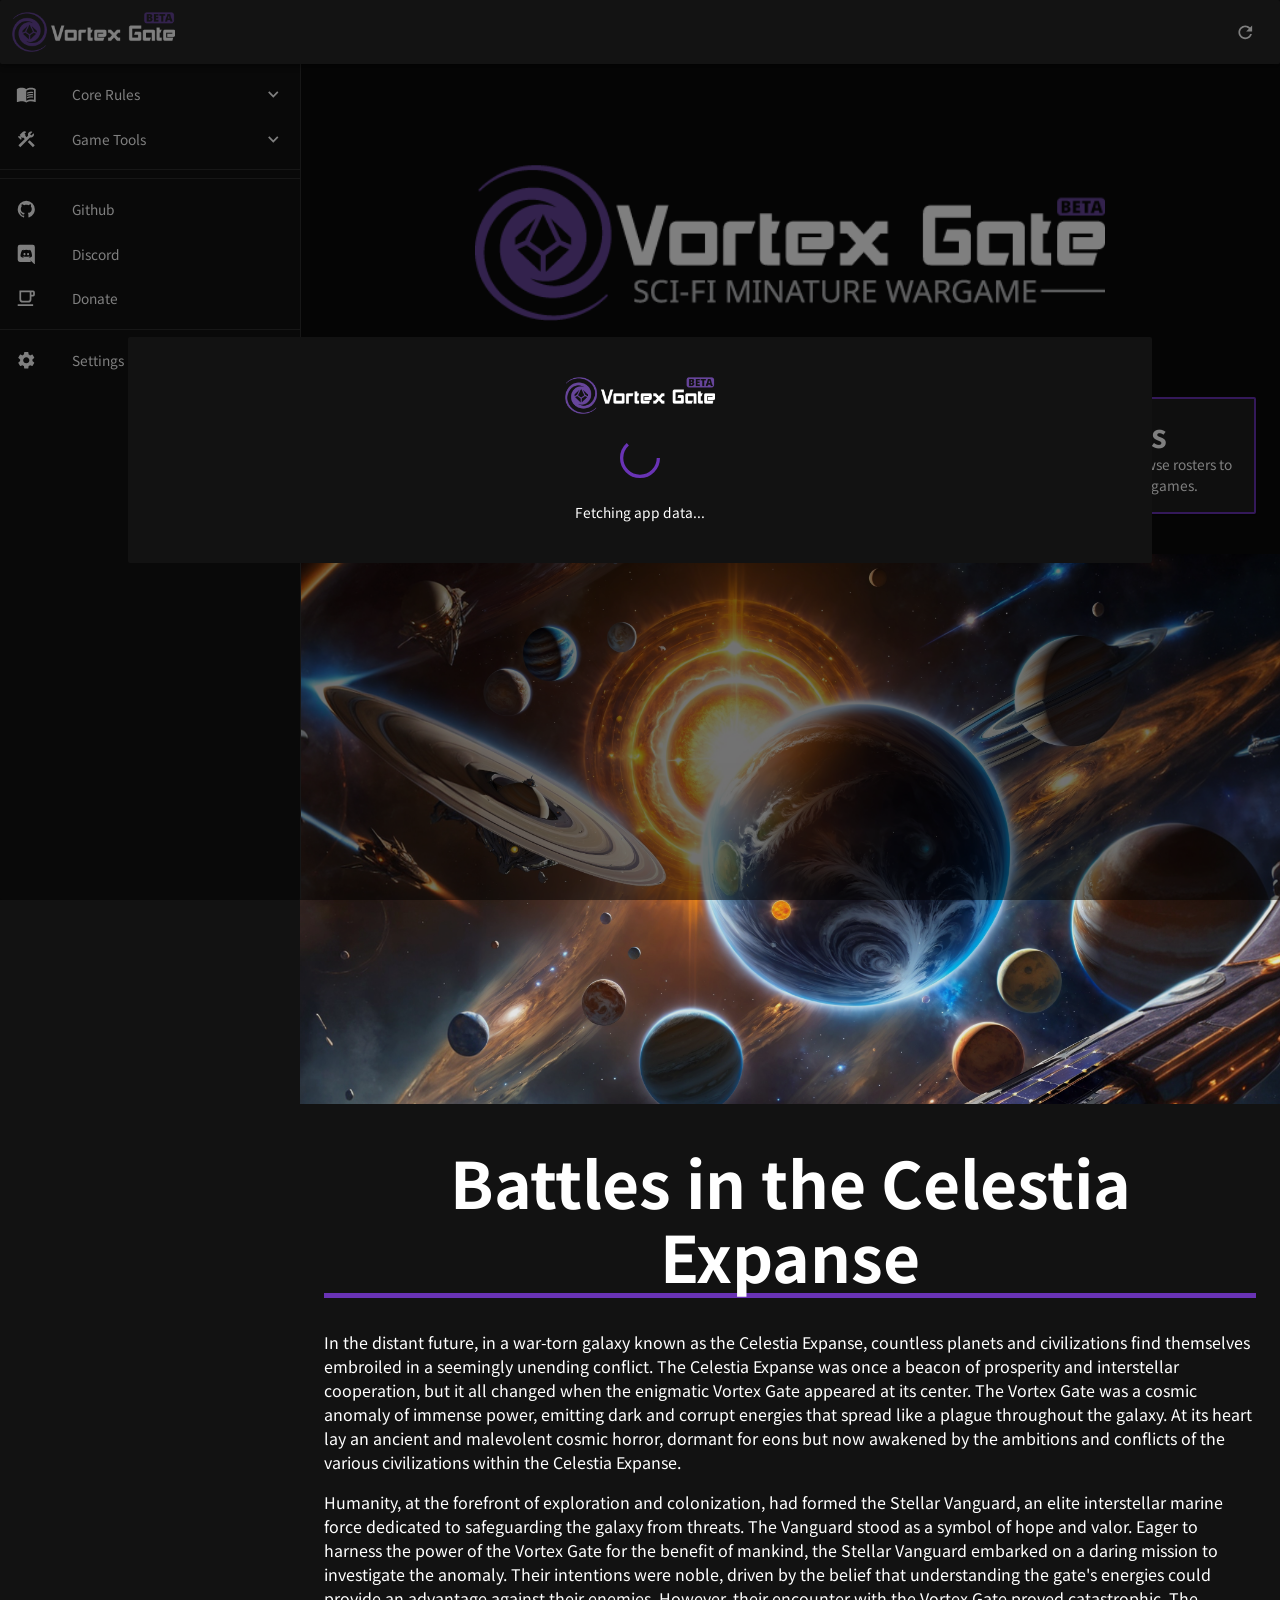
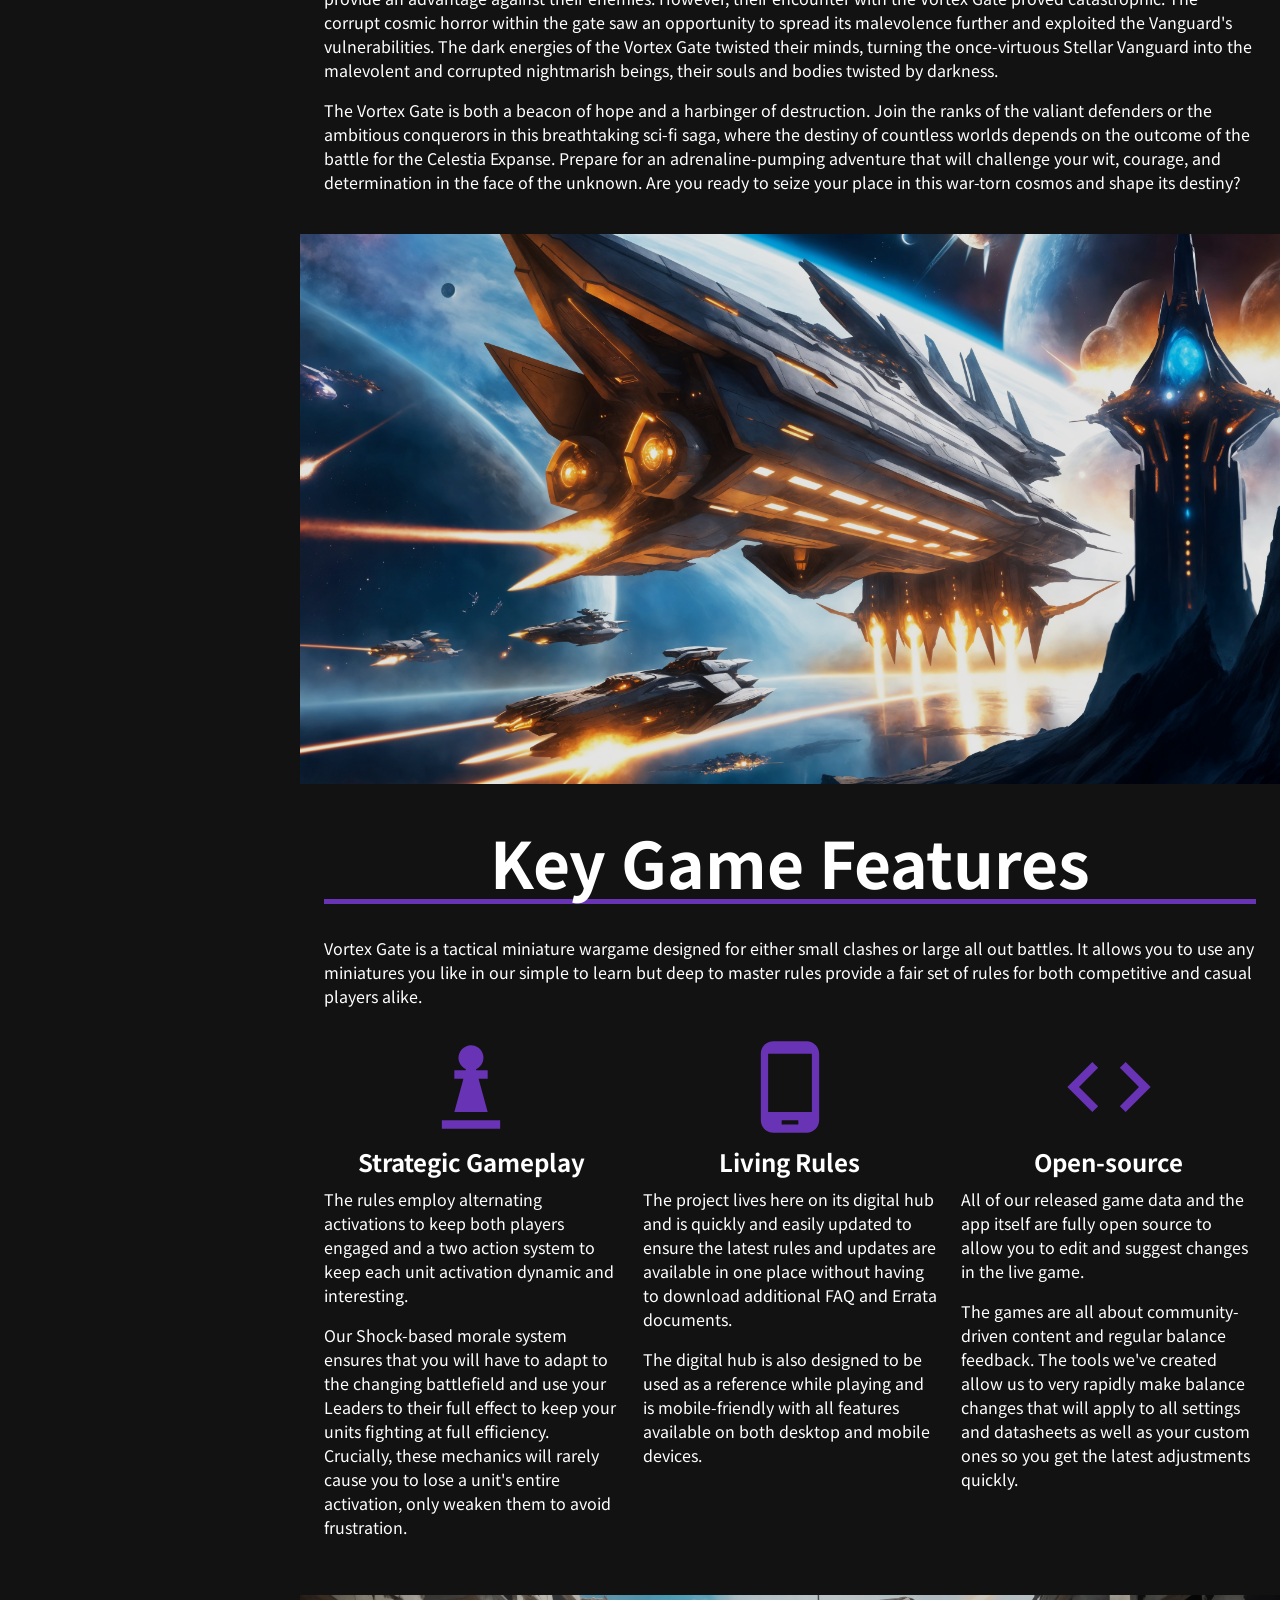
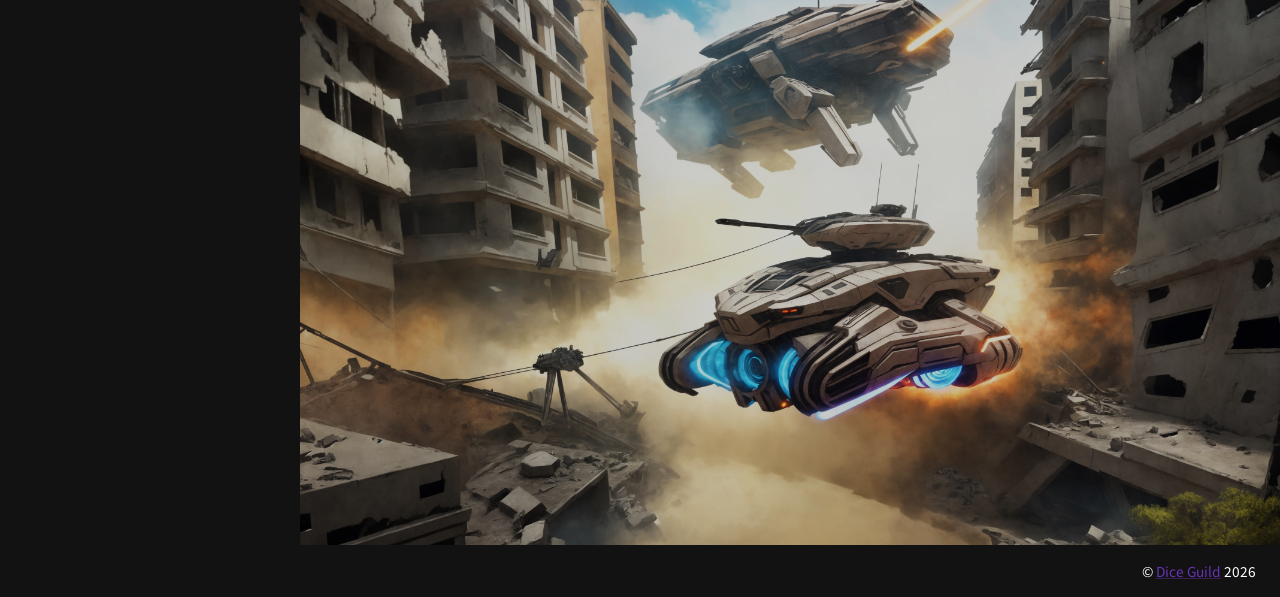
==== index.html @ fbd0c6e9 "Deploying to gh-pages from @ dice-guild/vortex-gate@76af9346cc367c5da2d18973483ecf43cf230531 🚀" ====
<!doctype html><html lang="en"><head><meta charset="utf-8"/><link rel="icon" href="/favicon.ico"/><meta name="viewport" content="width=device-width,initial-scale=1"/><meta name="theme-color" content="#000000"/><meta name="description" content="Vortex Gate - Sci-fi Miniature Wargame"/><link rel="apple-touch-icon" href="/logo192.png"/><link rel="stylesheet" href="https://fonts.googleapis.com/css?family=Roboto:300,400,500,700&display=swap"/><link rel="preconnect" href="https://fonts.googleapis.com"><link rel="preconnect" href="https://fonts.gstatic.com" crossorigin><link href="https://fonts.googleapis.com/css2?family=Noto+Sans+JP:wght@100;300;400;500;700;900&display=swap" rel="stylesheet"><link rel="manifest" href="/manifest.json"/><title>Vortex Gate</title><script defer="defer" src="/static/js/main.7190bcf1.js"></script><link href="/static/css/main.bc47369f.css" rel="stylesheet"></head><body><noscript>You need to enable JavaScript to run this app.</noscript><div id="root"></div></body></html>
---- static/css/main.bc47369f.css ----
@import url(https://fonts.googleapis.com/css2?family=Noto+Sans+JP:wght@100;300;400;500;700;900&display=swap);#root{height:100%}.core{align-items:center;display:flex;justify-content:center;min-height:100vh;width:100%}.background-image{background-attachment:fixed;background-color:#1d3557;background-position:50%;background-repeat:no-repeat;background-size:cover;min-height:100vh}@media (max-width:512px){.background-image{background:none!important}}.root-container{padding:25px 0!important}.core-container{background:#fff;border-radius:2px;box-shadow:0 4px 8px 0 rgba(0,0,0,.6);padding:10px 30px!important}@media (max-width:768px){.core-container{padding:10px 30px!important}}@media (max-width:512px){.core-container{border-radius:0;padding:10px 20px!important}.root-container{padding:0!important}}.core-container h1{font-size:48pt;font-weight:700;padding:1rem;text-align:center}.hr-green{border:0;border-bottom:2px solid #487642;padding-bottom:.25rem}.super-title{display:block;font-size:24pt;font-weight:700;white-space:normal}@media (max-width:512px){.super-title{display:block;font-size:20pt;font-weight:700}}.super-icon{display:block;padding:15px}@media (max-width:512px){.super-icon{display:block;padding:5px}}.super-subtext{display:block;white-space:normal}.buttoons Button{margin:0 5px}.super-button:hover{opacity:.8;transition:opacity .3s}.footer-items a{margin-right:5px};.optionUl{-webkit-margin-before:0;margin:0;margin-block-start:0;margin-top:0!important}.optionSubUl,.optionUl{-webkit-padding-start:20px;padding-inline-start:20px}.optionSubUl,.optionUl{margin-top:0!important}.optionSub{display:inline-block;padding-right:1em}.ul-indent{-webkit-padding-start:20px;margin-left:0;padding-inline-start:20px}.optionSub:before{content:"\ffed";margin-right:.3em}.rule-text{display:inline}.rule-text p{margin-bottom:0;margin-top:0}.rule-text ul{-webkit-padding-start:30px;margin-bottom:5px;margin-top:5px;padding-inline-start:30px}.unit-card{-webkit-print-color-adjust:exact;-webkit-column-break-inside:avoid;border:2px solid rgba(0,0,0,.1);border-radius:2px;break-inside:avoid;page-break-inside:avoid;transition:.3s}.unit-card-title{background-clip:padding-box!important;padding:10px}.unit-card-title h1,.unit-card-title h2,.unit-card-title h3,.unit-card-title h4,.unit-card-title h5,.unit-card-title h6,.unit-card-title h7{margin:0!important}.unit-card-body{padding:10px}.unit-card-body p:last-child{margin-bottom:0}.unit-points{font-size:80%;font-weight:400}.close-button{line-height:12px;position:absolute;right:20px;top:5px}.faction-card{border:2px solid rgba(0,0,0,.1);border-radius:2px;margin-bottom:15px;transition:.3s}.faction-card:hover{box-shadow:0 4px 8px 0 rgba(0,0,0,.2)}.faction-card-body{padding:1em}.faction-image{background-position:50%;background-size:cover;border:1px solid rgba(0,0,0,.1);height:150px}.rules-image{border-radius:2px}.dropdown-menu{border-radius:0!important}.dropdown-item{padding:.5rem 1.5rem!important}.dropdown-item,.dropdown-menu{background-color:var(--colors-background);color:var(--colors-text)}.dropdown-item:focus,.dropdown-item:hover{background-color:#2f3c48;color:var(--colors-text-alt)}.page-link{background-color:var(--colors-background);color:var(--colors-text)}.modal-footer,.modal-header,.page-link{border-color:var(--colors-hr)}.btn-outline-primary{color:var(--colors-text)!important}.btn-outline-primary:hover{color:var(--colors-text-alt)!important}.tour{background-color:var(--colors-background)!important;border:2px solid #396e9e;color:var(--colors-text)!important}.sticky{margin-bottom:5px;position:-webkit-sticky;position:sticky;top:56px;z-index:1}.modal-content{background-color:var(--colors-background)}.close,.modal-content{color:var(--colors-text)}.footer{height:40px}.btn-tall{border-radius:2px;height:60px}.row-padded{padding:5px}.col-padded:not(:last-child){padding-right:0}@media (max-width:768px){.col-padded{padding-bottom:5px}.col-padded,.col-padded:not(:last-child){padding-right:15px}}.grid-button{margin:0 5px 5px 0}.card{border:1px solid rgba(0,0,0,.1);border-radius:2px;margin-bottom:15px;transition:.3s}.card,.card-body{padding:16px}.card-border{border:1px solid rgba(0,0,0,.1);border-radius:2px;margin-bottom:15px;transition:.3s}.card p:last-child,.card ul:last-child{margin-bottom:0}.card ul{-webkit-padding-start:20px;margin-left:0;padding-inline-start:20px}.modal-title{line-height:1;margin-bottom:0}.modal-body,.modal-header{padding:.5rem}.modal-footer{padding:0 .25rem}.modal-size{max-width:none!important;width:90%}@media (max-width:512px){.modal-size{max-width:none!important;width:auto}}.subfaction-select{flex:1 1;margin-bottom:1em}.btn:not(:disabled):not(.disabled){z-index:0}.blur{-webkit-filter:blur(8px);filter:blur(8px)}.nav-tabs,.nav-tabs .nav-link{background-color:transparent!important;border:0;border-bottom:2px solid transparent!important;color:var(--colors-text)!important}.nav-tabs .nav-link:focus,.nav-tabs .nav-link:hover{border:0;border-bottom:2px solid #636e7b66!important}.nav-tabs .nav-item{border:0;border-bottom:2px solid transparent!important}.nav-tabs .nav-link.active{border:0;border-bottom:2px solid #396e9e!important}.nav.nav-tabs{background-color:transparent!important;border-color:transparent!important;border:0;box-shadow:inset 0 -1px 0 var(--colors-hr);color:var(--colors-text)!important;flex-wrap:nowrap;overflow-x:auto;overflow-y:hidden;white-space:nowrap}.btn{border-radius:3px}strong b{font-weight:700}.table{color:var(--colors-text)}.table-responsive{border-radius:2px}.table-striped tbody tr:nth-of-type(odd){background-color:var(--colors-stripe);color:var(--colors-text)}#myBtn{bottom:20px;display:none;opacity:.8;position:fixed;right:30px;z-index:99}.clickable{cursor:pointer}.hr-blue{border:0;border-bottom:2px solid #396e9e}.logo{height:auto;max-width:750px;opacity:1;padding:60px;transition:opacity .25s ease-in-out;width:100%}.width-100{margin:auto;width:100%}.mission-map{margin-left:auto;margin-right:auto;width:80%}@media (max-width:768px){.mission-map{width:80%}}@media (max-width:512px){.mission-map{width:100%}}.three-columns{-webkit-column-width:280px;-webkit-columns:3;columns:280px 3}@media (max-width:768px){.three-columns{-webkit-columns:2;column-count:2}}@media (max-width:512px){.three-columns{-webkit-columns:1;column-count:1}}.no-break{-webkit-column-break-inside:avoid;break-inside:avoid-column;display:grid;page-break-inside:avoid}.two-columns{-webkit-column-width:280px;-webkit-columns:2;columns:280px 2}@media (max-width:768px){.two-columns{-webkit-columns:2;column-count:2}}@media (max-width:512px){.two-columns{-webkit-columns:1;column-count:1}}.text-clickable{cursor:pointer}.text-clickable:hover{text-decoration:underline}hr{margin-bottom:.5rem!important;margin-top:.5rem!important}.banner-text p{font-size:5pt;margin-bottom:0;margin-right:0}.carousel-caption{background:rgba(0,0,0,.7);bottom:0;left:0;width:100%}.main-carousel-item{height:400px}@media (max-width:512px){.main-carousel-item{height:250px}}.carousel-caption{border-radius:0 0 5px 5px;padding:5px}.carousel-item{background-color:#1d3557;background-position:50%;background-repeat:no-repeat;background-size:cover!important;border-radius:2px}.carousel-item img{display:none}input::-webkit-inner-spin-button,input::-webkit-outer-spin-button{-webkit-appearance:none;margin:0}input[type=number]{-moz-appearance:textfield}.alert{border:none;color:#fff}.alert-info{background-color:#3498db}.alert-warning{background-color:#f39c12}.alert-danger{background-color:#e74c3c}.alert-primary{background-color:#375a7f}.alert-secondary{background-color:#444}.alert-light{background-color:#adb5bd}.alert-success{background-color:#00bc8c}.no-page-break{-webkit-column-break-inside:avoid;break-inside:avoid;page-break-inside:avoid}.force-print{-webkit-print-color-adjust:exact!important;color-adjust:exact!important}.toc ol{-webkit-padding-start:25px;line-height:1;margin-top:0;padding-inline-start:25px}.hover-fade:hover{opacity:0;transition:opacity .5s ease-in-out}.pretty-header{color:#fff;margin:auto;opacity:1;padding:65px 0;transition:opacity .25s ease-in-out}.pretty-header-header{font-size:48pt}.pretty-header-text{font-size:6pt!important}@media (max-width:768px){.pretty-header{padding:65px 0}.pretty-header-header{font-size:32pt}}@media (max-width:512px){.pretty-header{padding:30px 0}.pretty-header-header{font-size:22pt}}.banner{height:550px}@media (max-width:768px){.banner{height:450px}}@media (max-width:512px){.banner{height:350px}}
/*# sourceMappingURL=main.bc47369f.css.map*/
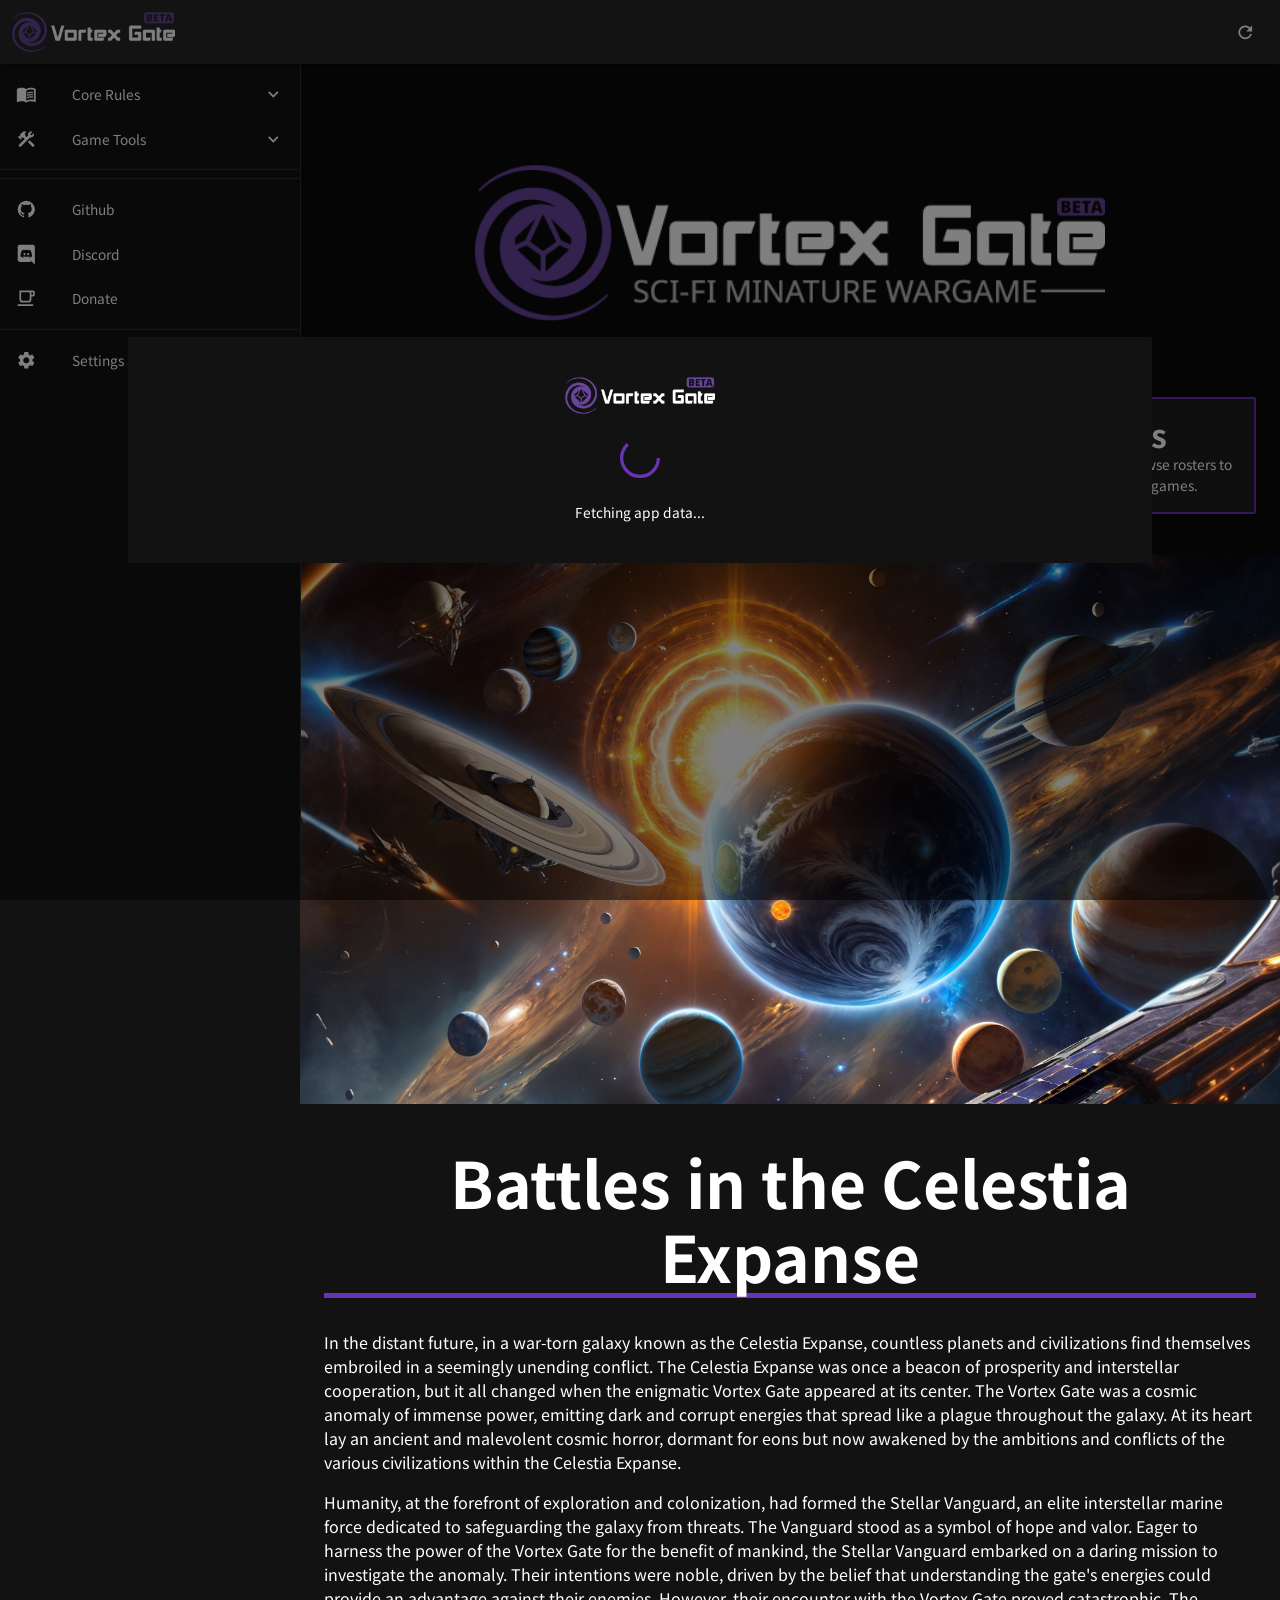
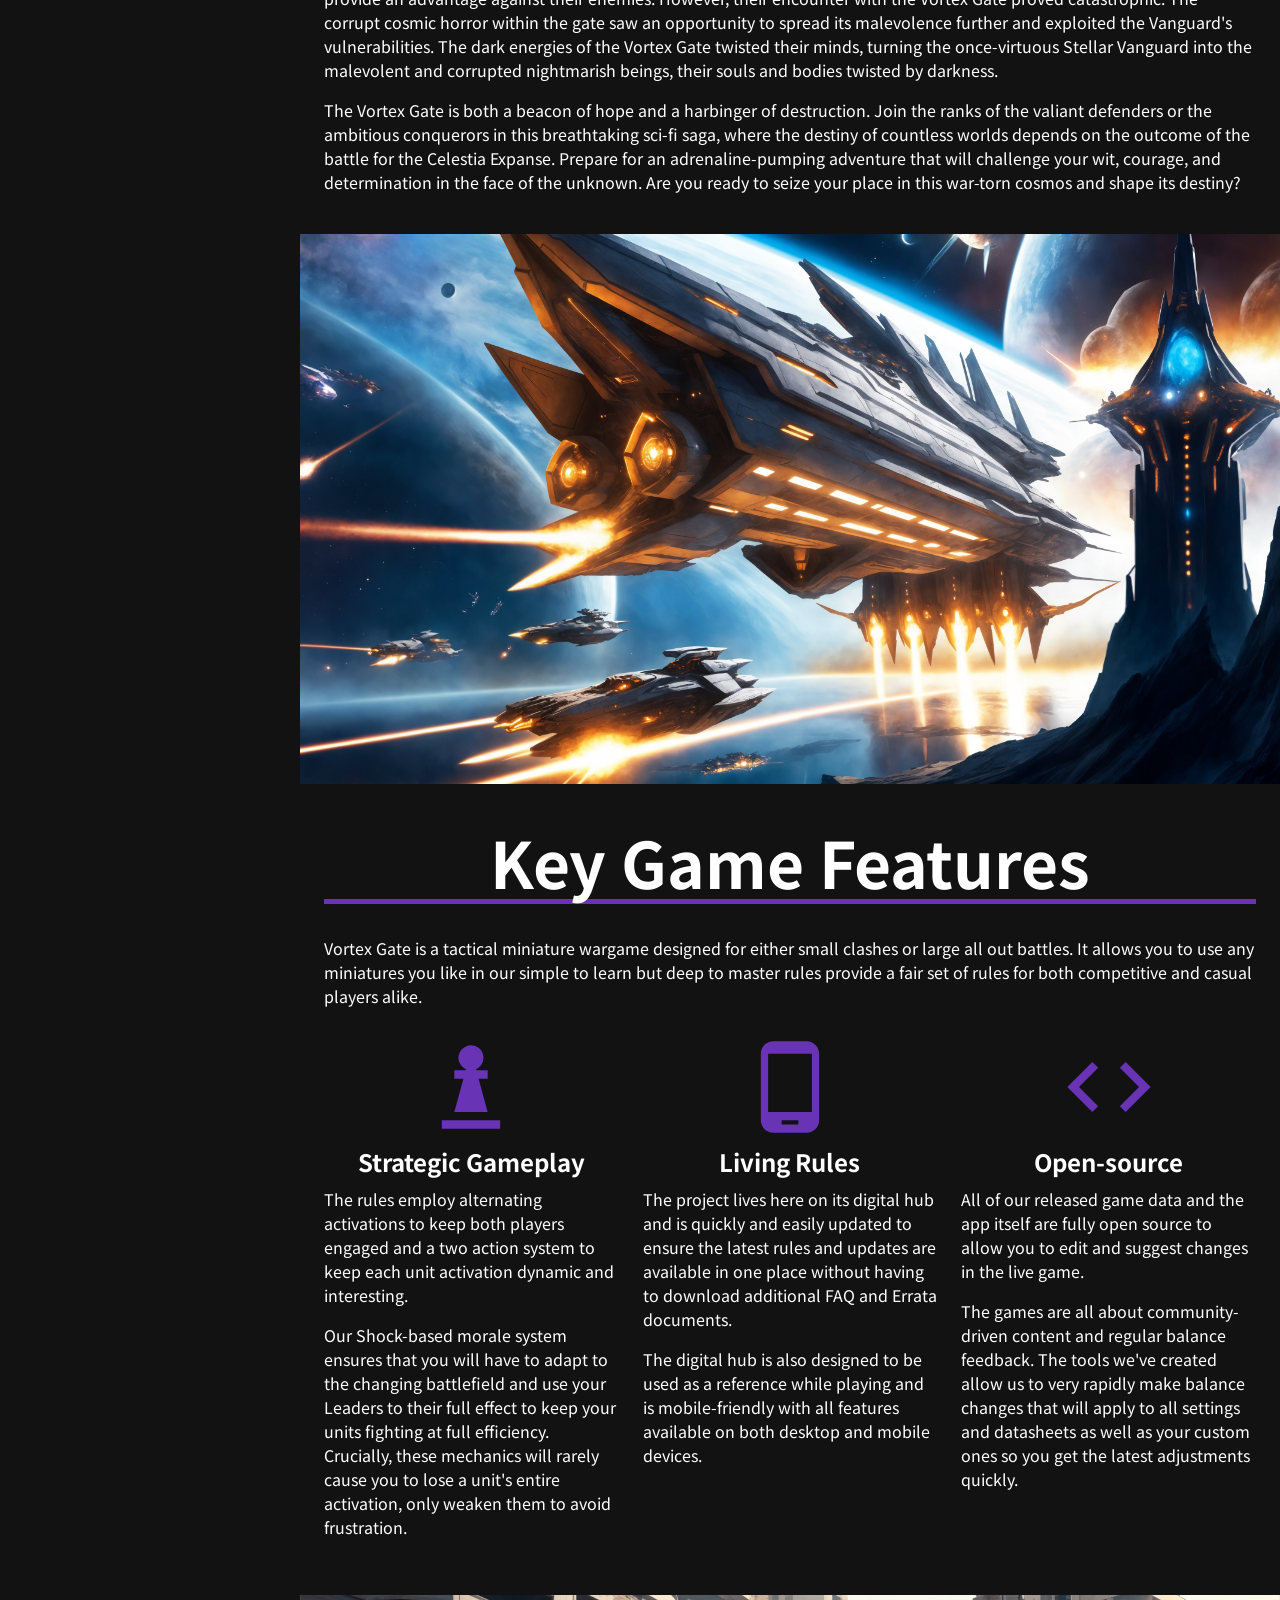
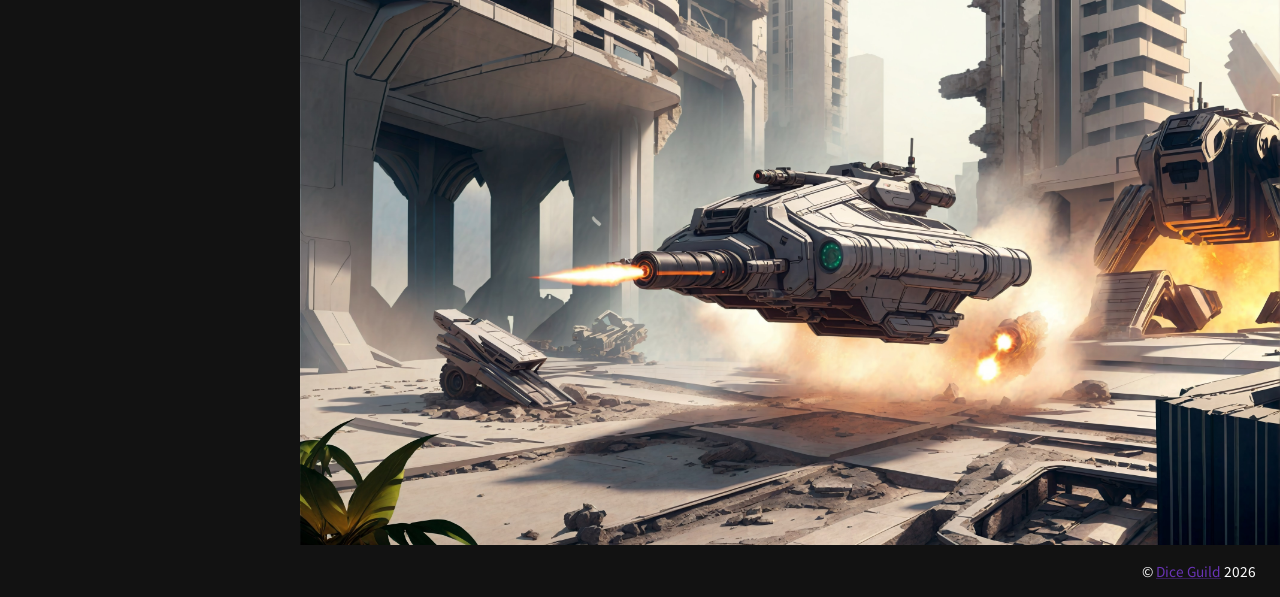
==== commit 88a63ece: "Deploying to gh-pages from @ dice-guild/vortex-gate@91983bc5adb9f71ad9176bc08ae3d74941729a88 🚀" ====
--- a/index.html
+++ b/index.html
@@ -1 +1 @@
-<!doctype html><html lang="en"><head><meta charset="utf-8"/><link rel="icon" href="/favicon.ico"/><meta name="viewport" content="width=device-width,initial-scale=1"/><meta name="theme-color" content="#000000"/><meta name="description" content="Vortex Gate - Sci-fi Miniature Wargame"/><link rel="apple-touch-icon" href="/logo192.png"/><link rel="stylesheet" href="https://fonts.googleapis.com/css?family=Roboto:300,400,500,700&display=swap"/><link rel="preconnect" href="https://fonts.googleapis.com"><link rel="preconnect" href="https://fonts.gstatic.com" crossorigin><link href="https://fonts.googleapis.com/css2?family=Noto+Sans+JP:wght@100;300;400;500;700;900&display=swap" rel="stylesheet"><link rel="manifest" href="/manifest.json"/><title>Vortex Gate</title><script defer="defer" src="/static/js/main.7190bcf1.js"></script><link href="/static/css/main.bc47369f.css" rel="stylesheet"></head><body><noscript>You need to enable JavaScript to run this app.</noscript><div id="root"></div></body></html>+<!doctype html><html lang="en"><head><meta charset="utf-8"/><link rel="icon" href="/favicon.ico"/><meta name="viewport" content="width=device-width,initial-scale=1"/><meta name="theme-color" content="#000000"/><meta name="description" content="Vortex Gate - Sci-fi Miniature Wargame"/><link rel="apple-touch-icon" href="/logo192.png"/><link rel="stylesheet" href="https://fonts.googleapis.com/css?family=Roboto:300,400,500,700&display=swap"/><link rel="preconnect" href="https://fonts.googleapis.com"><link rel="preconnect" href="https://fonts.gstatic.com" crossorigin><link href="https://fonts.googleapis.com/css2?family=Noto+Sans+JP:wght@100;300;400;500;700;900&display=swap" rel="stylesheet"><link rel="manifest" href="/manifest.json"/><title>Vortex Gate</title><script defer="defer" src="/static/js/main.ab70a7c9.js"></script><link href="/static/css/main.bc47369f.css" rel="stylesheet"></head><body><noscript>You need to enable JavaScript to run this app.</noscript><div id="root"></div></body></html>
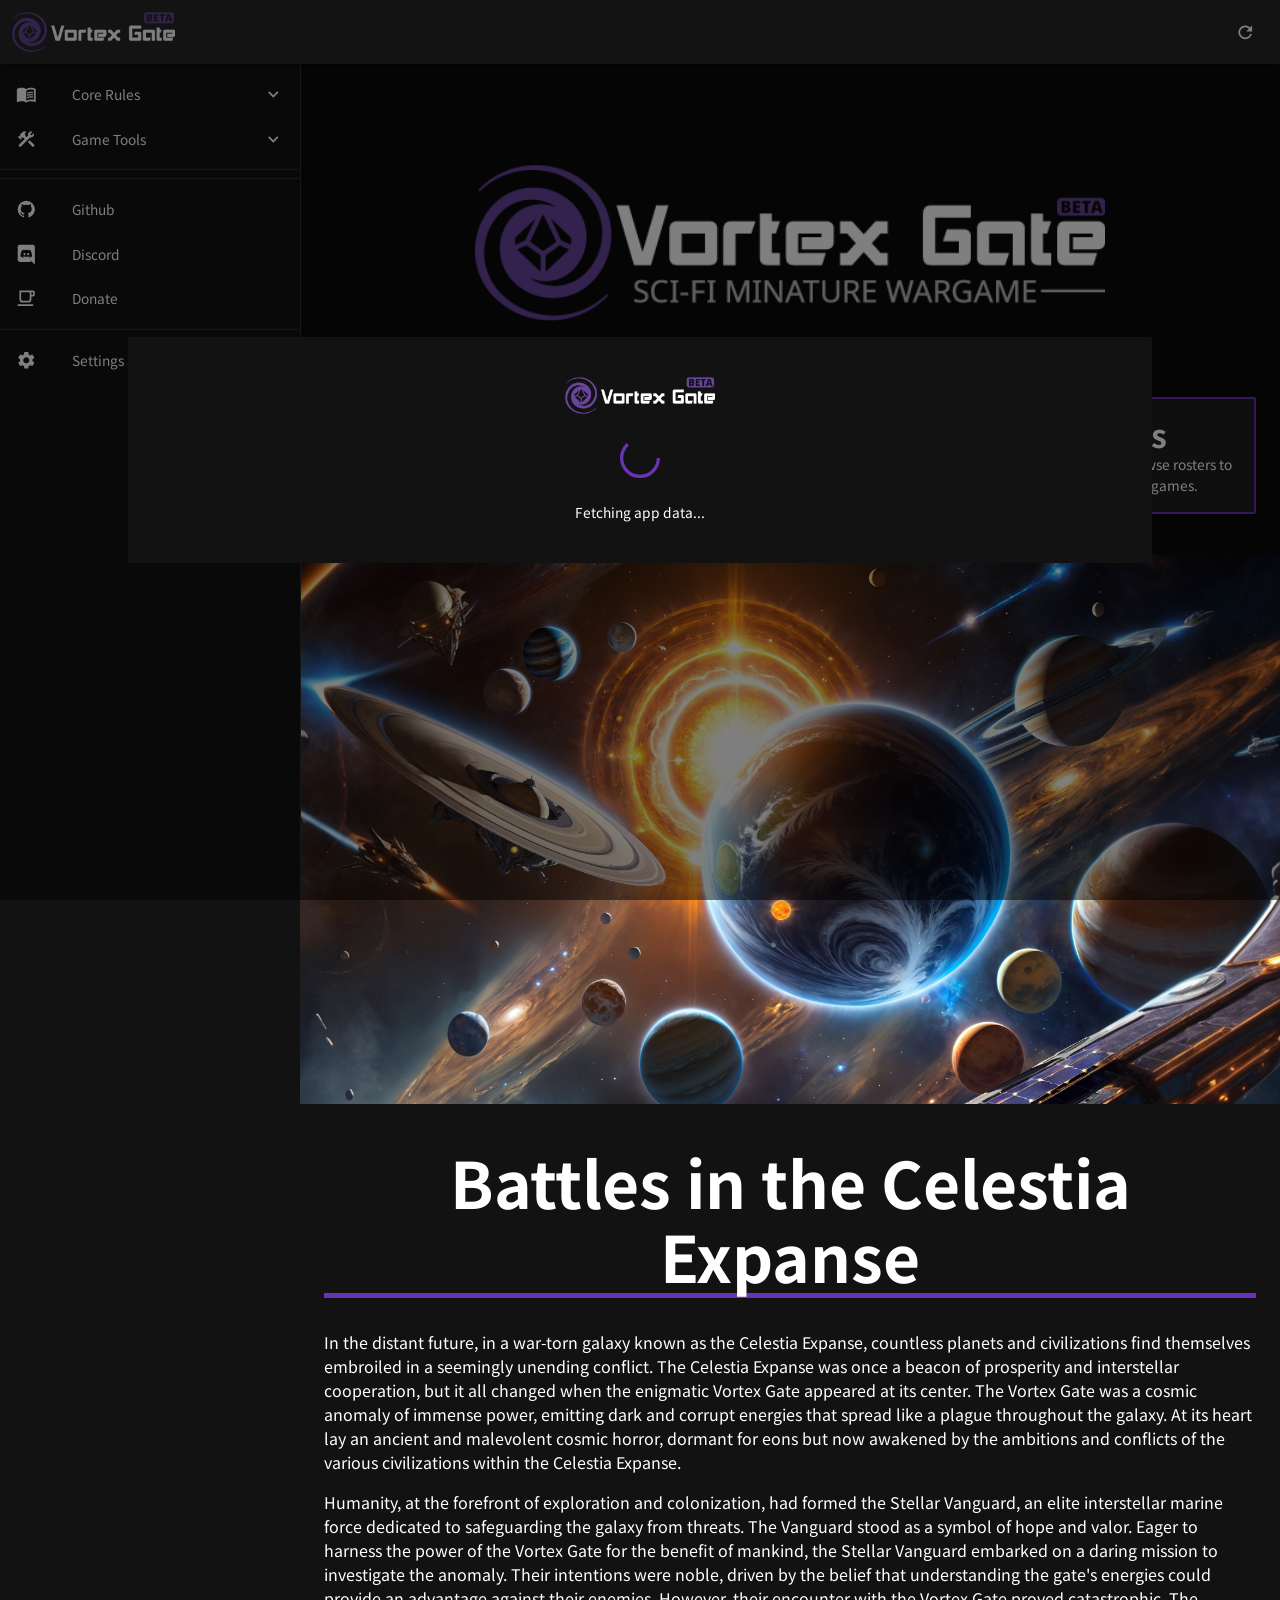
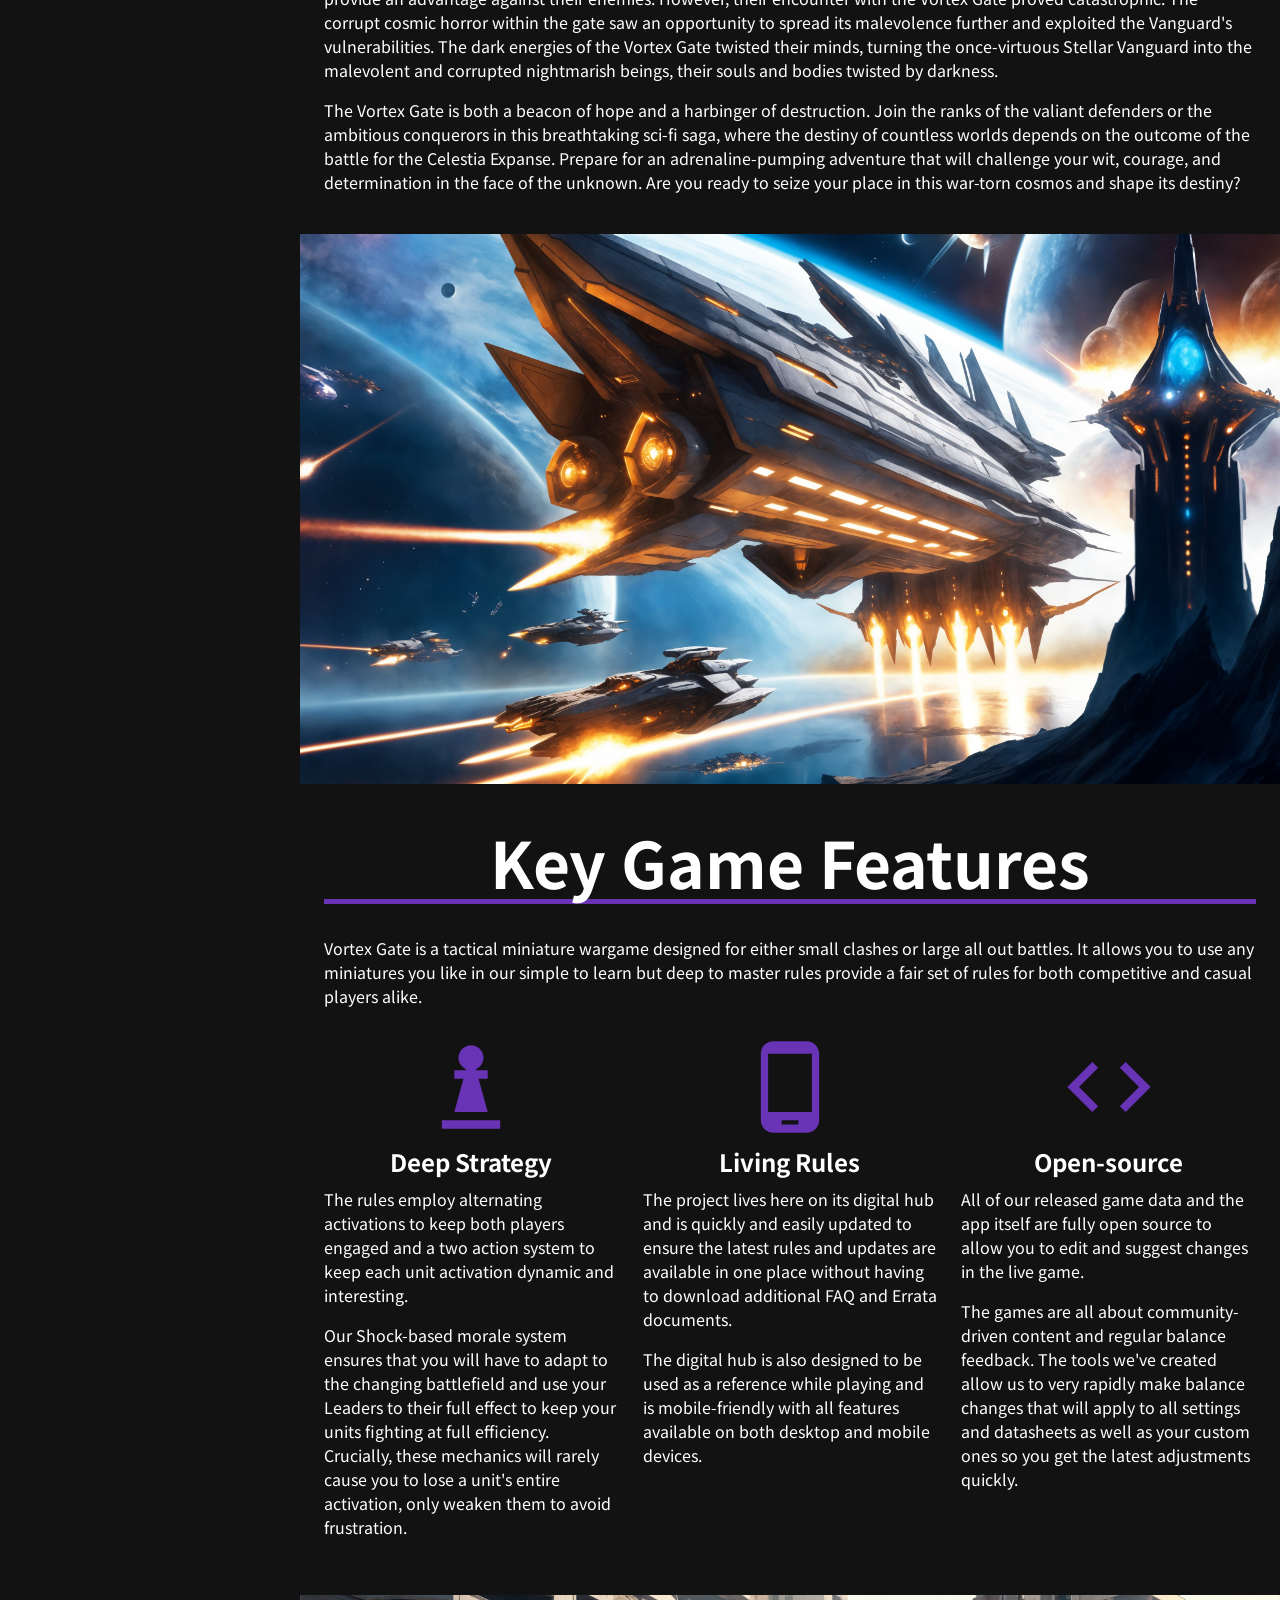
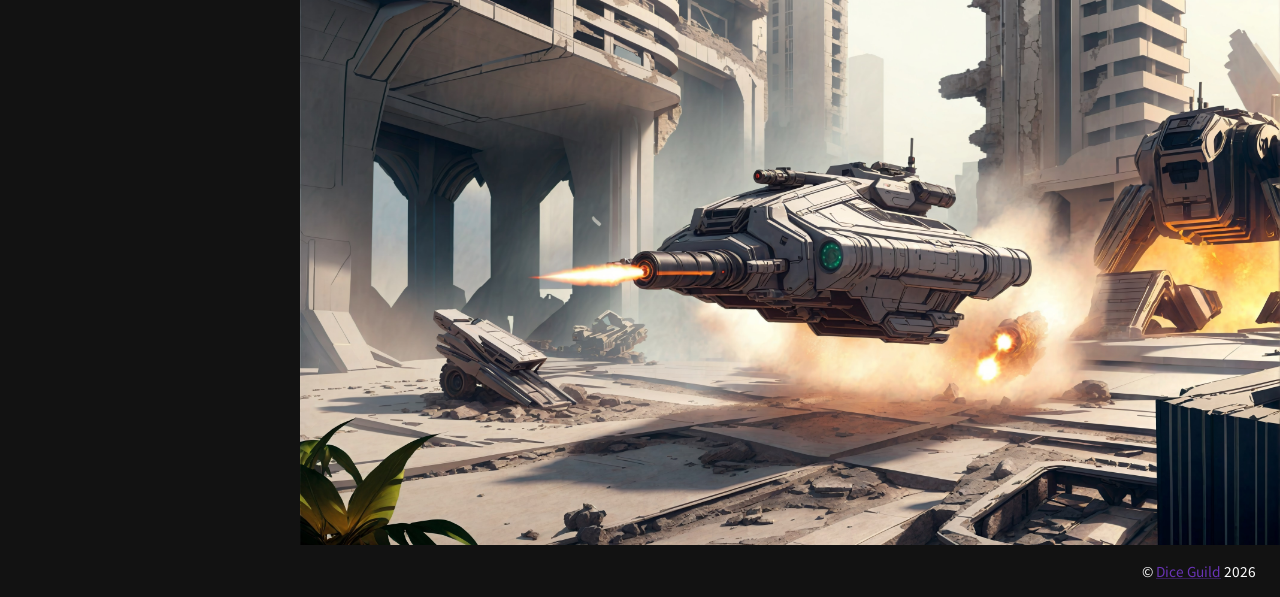
==== commit 574f78ef: "Deploying to gh-pages from @ dice-guild/vortex-gate@0069c161ee74a743581625dadfa0b4049137a1d2 🚀" ====
--- a/index.html
+++ b/index.html
@@ -1 +1 @@
-<!doctype html><html lang="en"><head><meta charset="utf-8"/><link rel="icon" href="/favicon.ico"/><meta name="viewport" content="width=device-width,initial-scale=1"/><meta name="theme-color" content="#000000"/><meta name="description" content="Vortex Gate - Sci-fi Miniature Wargame"/><link rel="apple-touch-icon" href="/logo192.png"/><link rel="stylesheet" href="https://fonts.googleapis.com/css?family=Roboto:300,400,500,700&display=swap"/><link rel="preconnect" href="https://fonts.googleapis.com"><link rel="preconnect" href="https://fonts.gstatic.com" crossorigin><link href="https://fonts.googleapis.com/css2?family=Noto+Sans+JP:wght@100;300;400;500;700;900&display=swap" rel="stylesheet"><link rel="manifest" href="/manifest.json"/><title>Vortex Gate</title><script defer="defer" src="/static/js/main.ab70a7c9.js"></script><link href="/static/css/main.bc47369f.css" rel="stylesheet"></head><body><noscript>You need to enable JavaScript to run this app.</noscript><div id="root"></div></body></html>+<!doctype html><html lang="en"><head><meta charset="utf-8"/><link rel="icon" href="/favicon.ico"/><meta name="viewport" content="width=device-width,initial-scale=1"/><meta name="theme-color" content="#000000"/><meta name="description" content="Vortex Gate - Sci-fi Miniature Wargame"/><link rel="apple-touch-icon" href="/logo192.png"/><link rel="stylesheet" href="https://fonts.googleapis.com/css?family=Roboto:300,400,500,700&display=swap"/><link rel="preconnect" href="https://fonts.googleapis.com"><link rel="preconnect" href="https://fonts.gstatic.com" crossorigin><link href="https://fonts.googleapis.com/css2?family=Noto+Sans+JP:wght@100;300;400;500;700;900&display=swap" rel="stylesheet"><link rel="manifest" href="/manifest.json"/><title>Vortex Gate</title><script defer="defer" src="/static/js/main.42513568.js"></script><link href="/static/css/main.bc47369f.css" rel="stylesheet"></head><body><noscript>You need to enable JavaScript to run this app.</noscript><div id="root"></div></body></html>
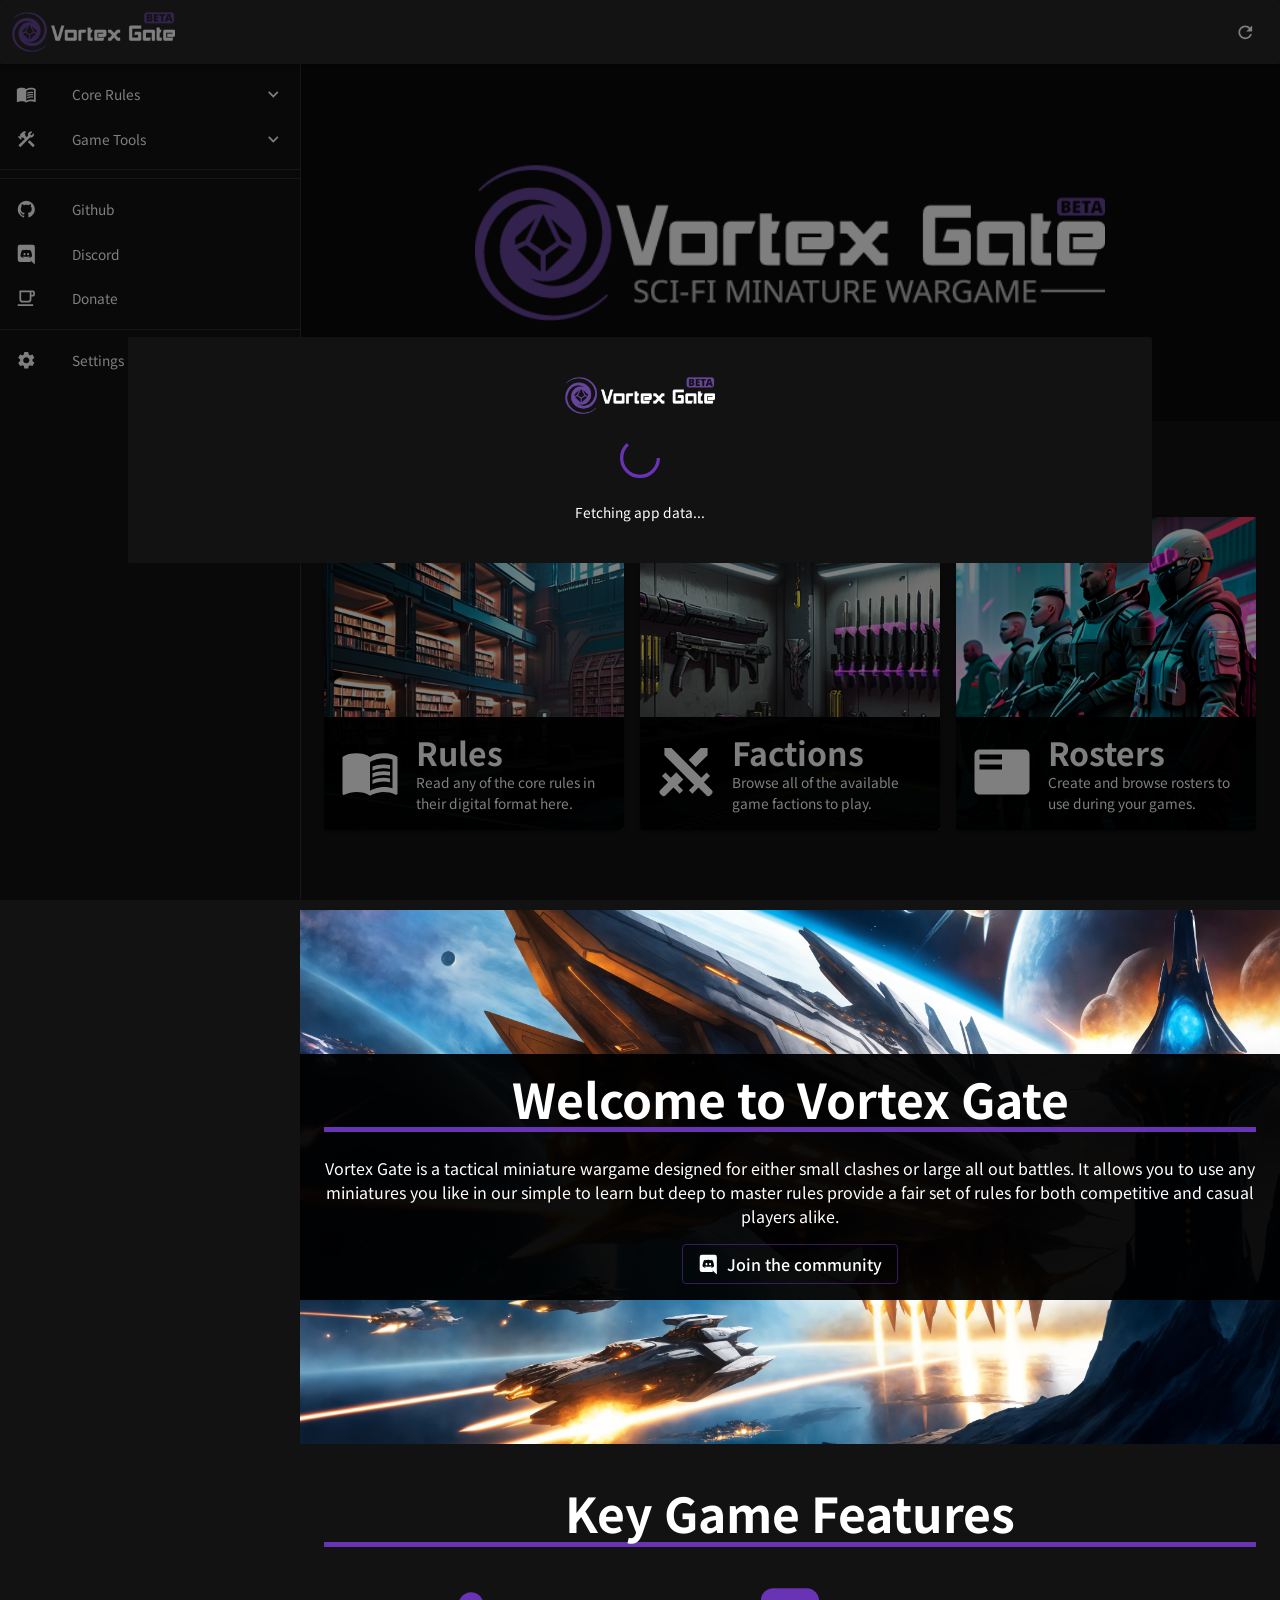
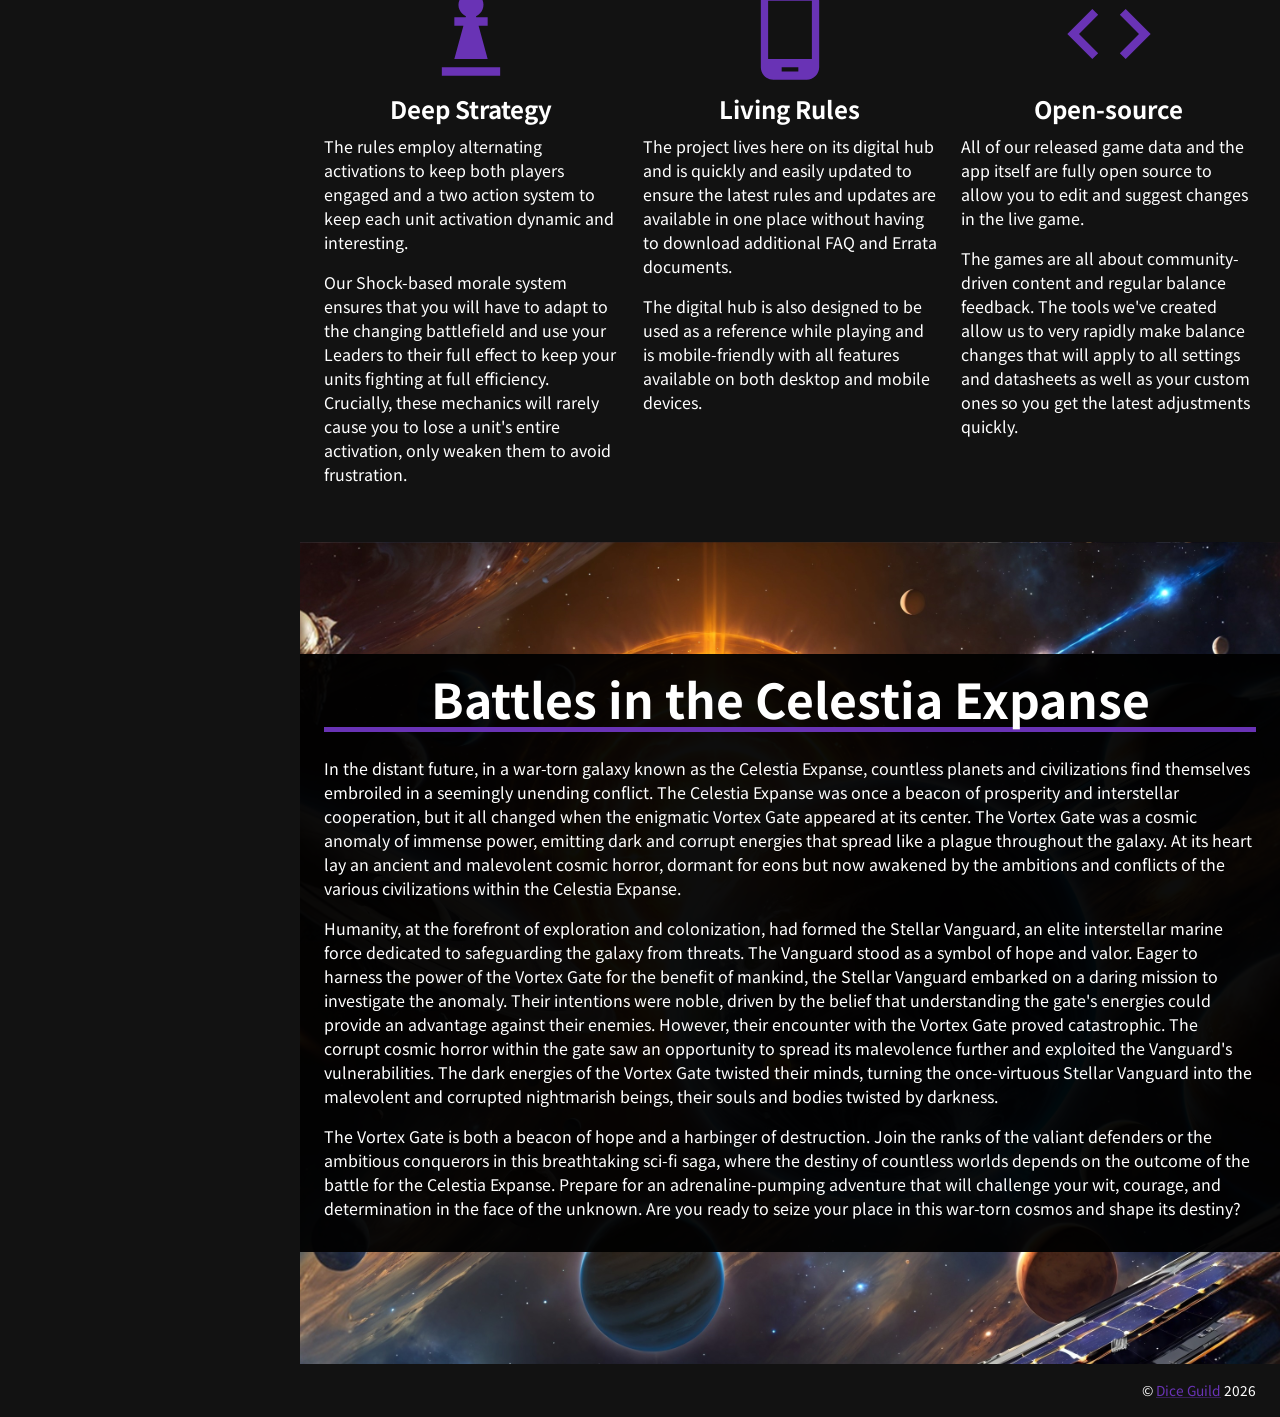
==== commit dc109e5c: "Deploying to gh-pages from @ dice-guild/vortex-gate@499e2b083b555d53ed4247c32013c67208358011 🚀" ====
--- a/index.html
+++ b/index.html
@@ -1 +1 @@
-<!doctype html><html lang="en"><head><meta charset="utf-8"/><link rel="icon" href="/favicon.ico"/><meta name="viewport" content="width=device-width,initial-scale=1"/><meta name="theme-color" content="#000000"/><meta name="description" content="Vortex Gate - Sci-fi Miniature Wargame"/><link rel="apple-touch-icon" href="/logo192.png"/><link rel="stylesheet" href="https://fonts.googleapis.com/css?family=Roboto:300,400,500,700&display=swap"/><link rel="preconnect" href="https://fonts.googleapis.com"><link rel="preconnect" href="https://fonts.gstatic.com" crossorigin><link href="https://fonts.googleapis.com/css2?family=Noto+Sans+JP:wght@100;300;400;500;700;900&display=swap" rel="stylesheet"><link rel="manifest" href="/manifest.json"/><title>Vortex Gate</title><script defer="defer" src="/static/js/main.42513568.js"></script><link href="/static/css/main.bc47369f.css" rel="stylesheet"></head><body><noscript>You need to enable JavaScript to run this app.</noscript><div id="root"></div></body></html>+<!doctype html><html lang="en"><head><meta charset="utf-8"/><link rel="icon" href="/favicon.ico"/><meta name="viewport" content="width=device-width,initial-scale=1"/><meta name="theme-color" content="#000000"/><meta name="description" content="Vortex Gate - Sci-fi Miniature Wargame"/><link rel="apple-touch-icon" href="/logo192.png"/><link rel="stylesheet" href="https://fonts.googleapis.com/css?family=Roboto:300,400,500,700&display=swap"/><link rel="preconnect" href="https://fonts.googleapis.com"><link rel="preconnect" href="https://fonts.gstatic.com" crossorigin><link href="https://fonts.googleapis.com/css2?family=Noto+Sans+JP:wght@100;300;400;500;700;900&display=swap" rel="stylesheet"><link rel="manifest" href="/manifest.json"/><title>Vortex Gate</title><script defer="defer" src="/static/js/main.dbd4561c.js"></script><link href="/static/css/main.bc47369f.css" rel="stylesheet"></head><body><noscript>You need to enable JavaScript to run this app.</noscript><div id="root"></div></body></html>
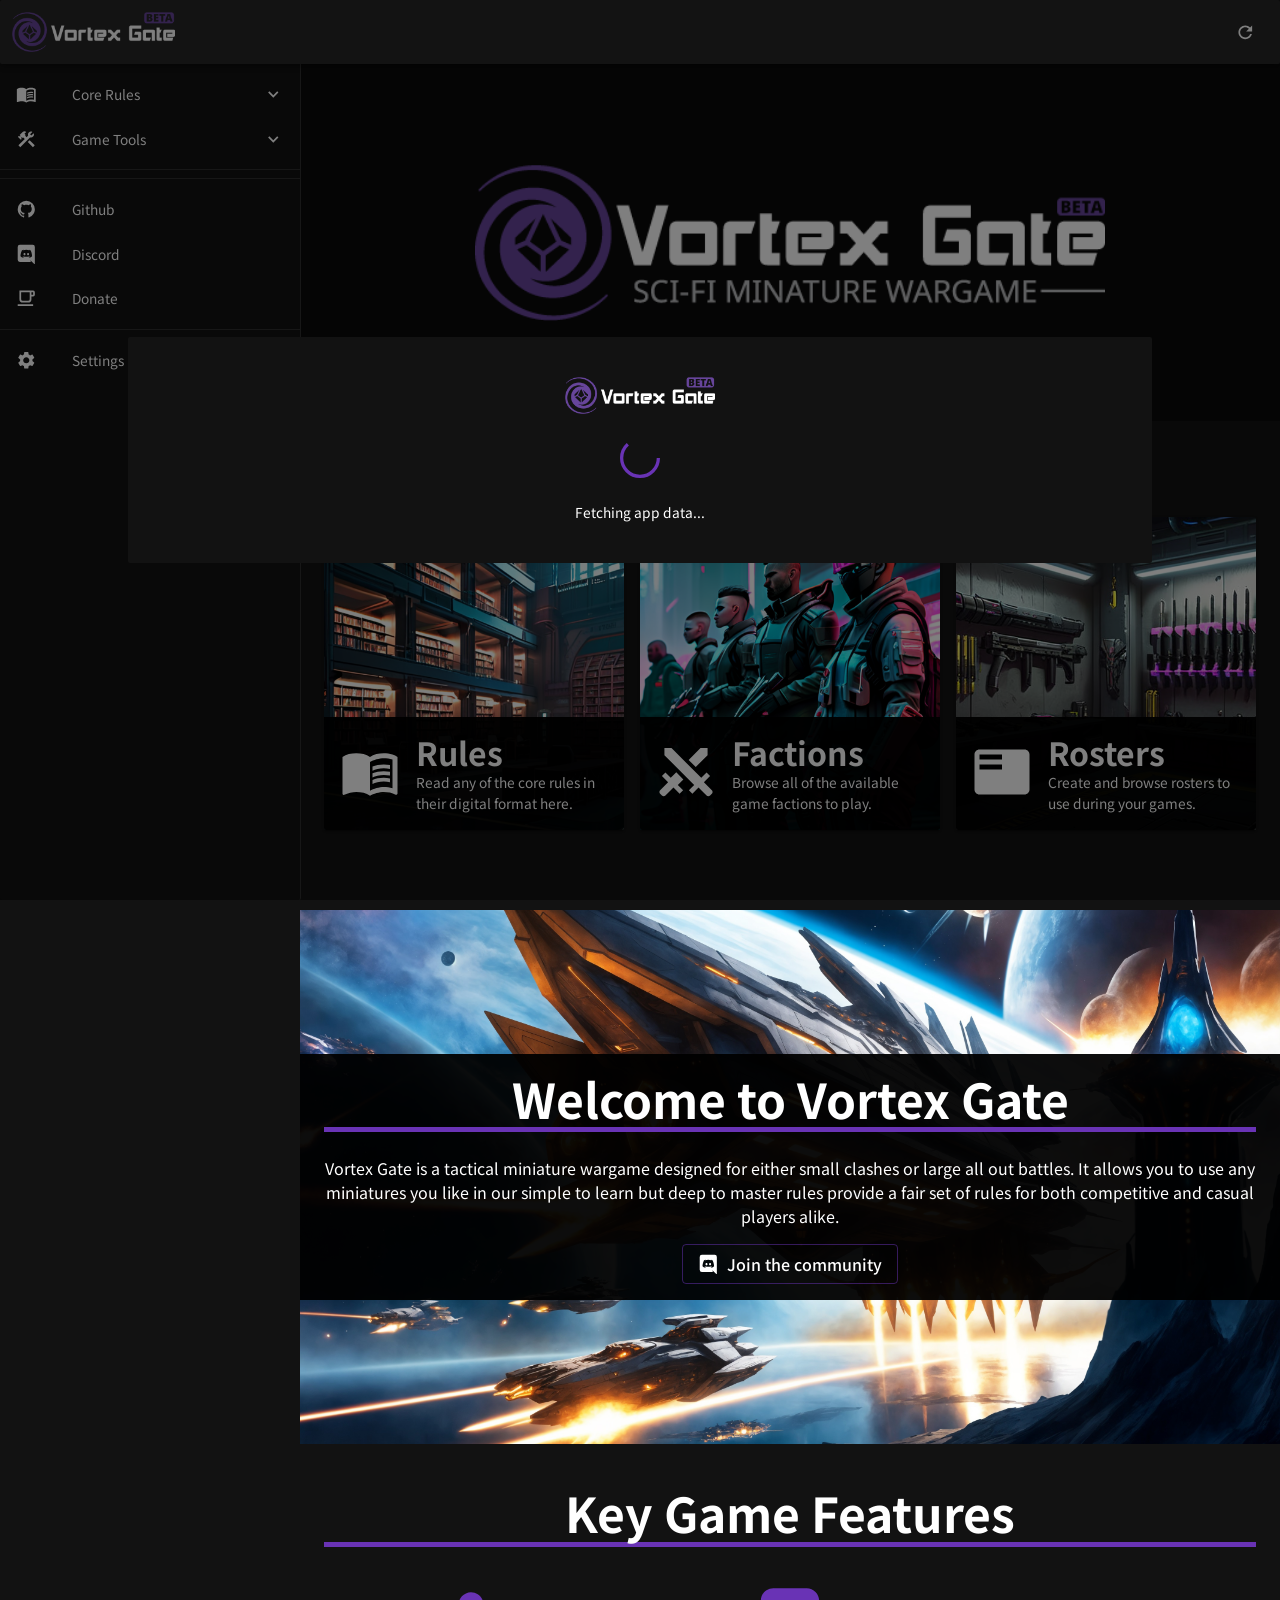
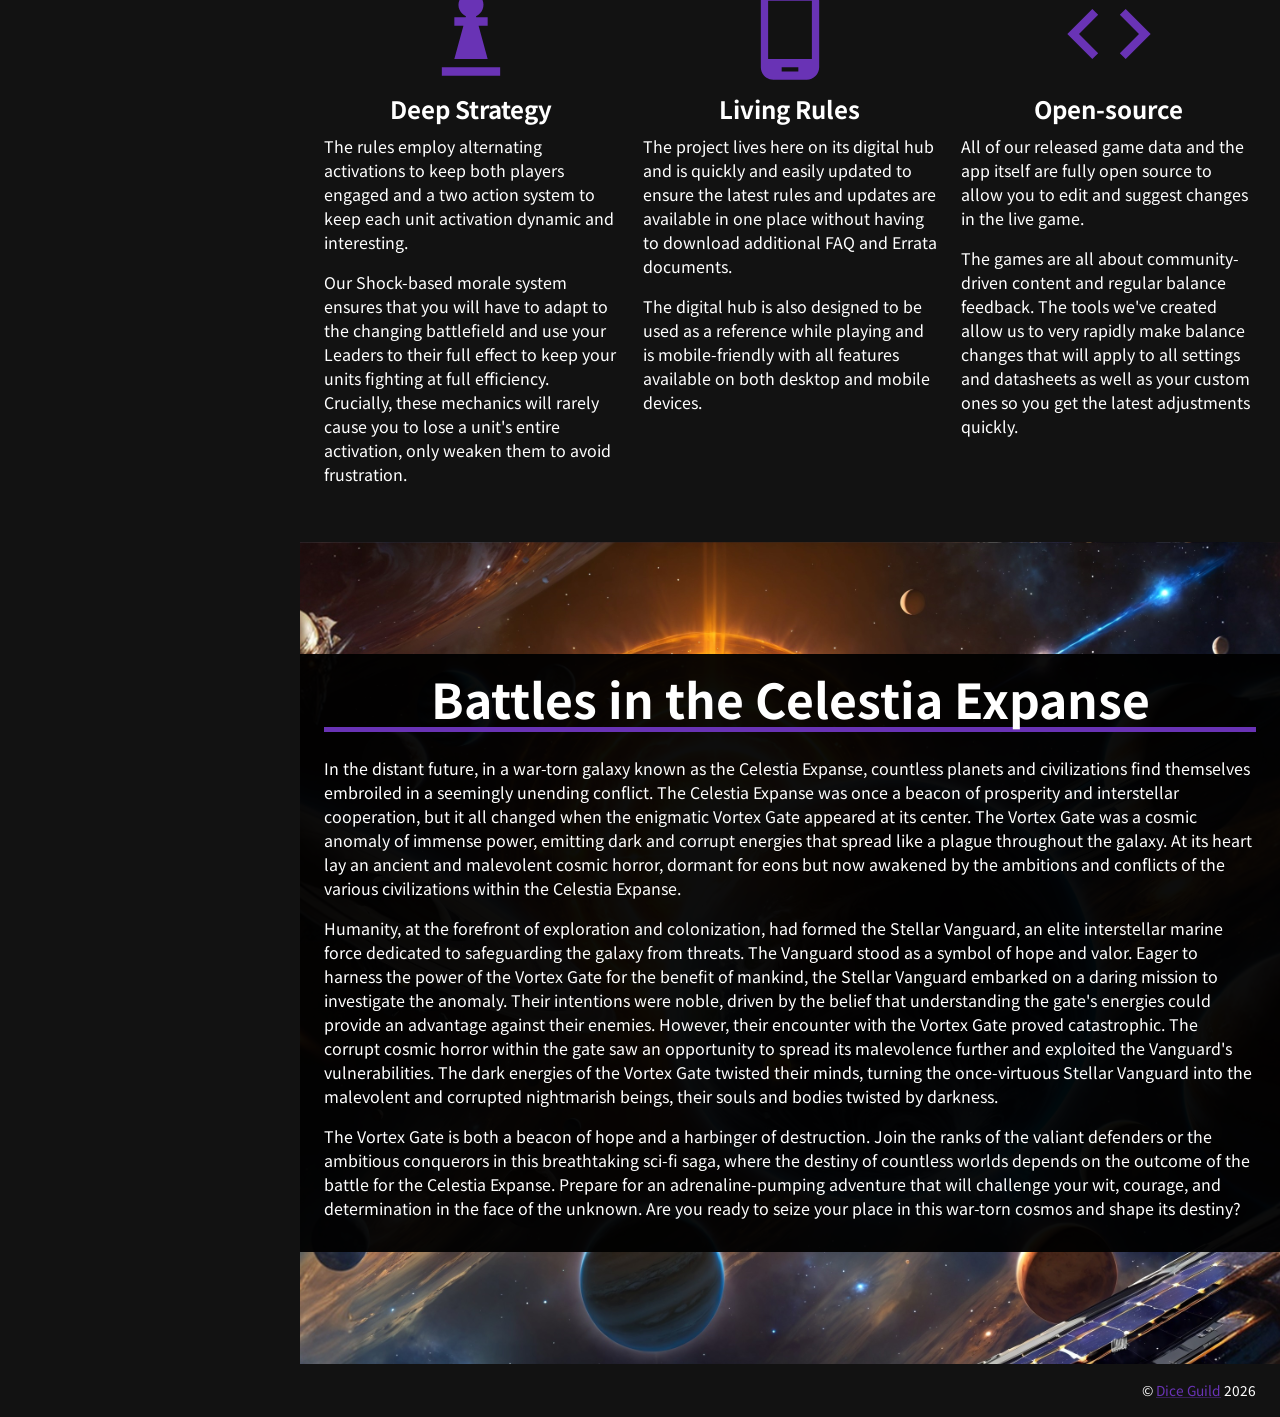
==== commit 14d1e310: "Deploying to gh-pages from @ dice-guild/vortex-gate@349de806beec5bb57163c9deb61155639f11fda6 🚀" ====
--- a/index.html
+++ b/index.html
@@ -1 +1 @@
-<!doctype html><html lang="en"><head><meta charset="utf-8"/><link rel="icon" href="/favicon.ico"/><meta name="viewport" content="width=device-width,initial-scale=1"/><meta name="theme-color" content="#000000"/><meta name="description" content="Vortex Gate - Sci-fi Miniature Wargame"/><link rel="apple-touch-icon" href="/logo192.png"/><link rel="stylesheet" href="https://fonts.googleapis.com/css?family=Roboto:300,400,500,700&display=swap"/><link rel="preconnect" href="https://fonts.googleapis.com"><link rel="preconnect" href="https://fonts.gstatic.com" crossorigin><link href="https://fonts.googleapis.com/css2?family=Noto+Sans+JP:wght@100;300;400;500;700;900&display=swap" rel="stylesheet"><link rel="manifest" href="/manifest.json"/><title>Vortex Gate</title><script defer="defer" src="/static/js/main.dbd4561c.js"></script><link href="/static/css/main.bc47369f.css" rel="stylesheet"></head><body><noscript>You need to enable JavaScript to run this app.</noscript><div id="root"></div></body></html>+<!doctype html><html lang="en"><head><meta charset="utf-8"/><link rel="icon" href="/favicon.ico"/><meta name="viewport" content="width=device-width,initial-scale=1"/><meta name="theme-color" content="#000000"/><meta name="description" content="Vortex Gate - Sci-fi Miniature Wargame"/><link rel="apple-touch-icon" href="/logo192.png"/><link rel="stylesheet" href="https://fonts.googleapis.com/css?family=Roboto:300,400,500,700&display=swap"/><link rel="preconnect" href="https://fonts.googleapis.com"><link rel="preconnect" href="https://fonts.gstatic.com" crossorigin><link href="https://fonts.googleapis.com/css2?family=Noto+Sans+JP:wght@100;300;400;500;700;900&display=swap" rel="stylesheet"><link rel="manifest" href="/manifest.json"/><title>Vortex Gate</title><script defer="defer" src="/static/js/main.4283c2d3.js"></script><link href="/static/css/main.327fa2a7.css" rel="stylesheet"></head><body><noscript>You need to enable JavaScript to run this app.</noscript><div id="root"></div></body></html>
--- a/static/css/main.327fa2a7.css
+++ b/static/css/main.327fa2a7.css
@@ -0,0 +1,2 @@
+@import url(https://fonts.googleapis.com/css2?family=Noto+Sans+JP:wght@100;300;400;500;700;900&display=swap);#root{height:100%}.core{align-items:center;display:flex;justify-content:center;min-height:100vh;width:100%}.background-image{background-attachment:fixed;background-color:#1d3557;background-position:50%;background-repeat:no-repeat;background-size:cover;min-height:100vh}@media (max-width:512px){.background-image{background:none!important}}.root-container{padding:25px 0!important}.core-container{background:#fff;border-radius:2px;box-shadow:0 4px 8px 0 rgba(0,0,0,.6);padding:10px 30px!important}@media (max-width:768px){.core-container{padding:10px 30px!important}}@media (max-width:512px){.core-container{border-radius:0;padding:10px 20px!important}.root-container{padding:0!important}}.core-container h1{font-size:48pt;font-weight:700;padding:1rem;text-align:center}.hr-green{border:0;border-bottom:2px solid #487642;padding-bottom:.25rem}.super-title{display:block;font-size:24pt;font-weight:700;white-space:normal}@media (max-width:512px){.super-title{display:block;font-size:20pt;font-weight:700}}.super-icon{display:block;padding:15px}@media (max-width:512px){.super-icon{display:block;padding:5px}}.super-subtext{display:block;white-space:normal}.buttoons Button{margin:0 5px}.super-button:hover{opacity:.8;transition:opacity .3s}.footer-items a{margin-right:5px};.optionUl{-webkit-margin-before:0;margin:0;margin-block-start:0;margin-top:0!important}.optionSubUl,.optionUl{-webkit-padding-start:20px;padding-inline-start:20px}.optionSubUl,.optionUl{margin-top:0!important}.optionSub{display:inline-block;padding-right:1em}.ul-indent{-webkit-padding-start:20px;margin-left:0;padding-inline-start:20px}.optionSub:before{content:"\ffed";margin-right:.3em}.rule-text{display:inline}.rule-text p{margin-bottom:0;margin-top:0}.rule-text ul{-webkit-padding-start:30px;margin-bottom:5px;margin-top:5px;padding-inline-start:30px}.unit-card{-webkit-print-color-adjust:exact;-webkit-column-break-inside:avoid;border:2px solid rgba(0,0,0,.1);border-radius:2px;break-inside:avoid;page-break-inside:avoid;transition:.3s}.unit-card-title{background-clip:padding-box!important;padding:10px}.unit-card-title h1,.unit-card-title h2,.unit-card-title h3,.unit-card-title h4,.unit-card-title h5,.unit-card-title h6,.unit-card-title h7{margin:0!important}.unit-card-body{padding:10px}.unit-card-body p:last-child{margin-bottom:0}.unit-points{font-size:80%;font-weight:400}.close-button{line-height:12px;position:absolute;right:20px;top:5px}.faction-card{border:2px solid rgba(0,0,0,.1);border-radius:2px;margin-bottom:15px;transition:.3s}.faction-card:hover{box-shadow:0 4px 8px 0 rgba(0,0,0,.2)}.faction-card-body{padding:1em}.faction-image{background-position:50%;background-size:cover;border:1px solid rgba(0,0,0,.1);height:150px}.rules-image{border-radius:2px}.dropdown-menu{border-radius:0!important}.dropdown-item{padding:.5rem 1.5rem!important}.dropdown-item,.dropdown-menu{background-color:var(--colors-background);color:var(--colors-text)}.dropdown-item:focus,.dropdown-item:hover{background-color:#2f3c48;color:var(--colors-text-alt)}.page-link{background-color:var(--colors-background);color:var(--colors-text)}.modal-footer,.modal-header,.page-link{border-color:var(--colors-hr)}.btn-outline-primary{color:var(--colors-text)!important}.btn-outline-primary:hover{color:var(--colors-text-alt)!important}.tour{background-color:var(--colors-background)!important;border:2px solid #396e9e;color:var(--colors-text)!important}.sticky{margin-bottom:5px;position:-webkit-sticky;position:sticky;top:56px;z-index:1}.modal-content{background-color:var(--colors-background)}.close,.modal-content{color:var(--colors-text)}.footer{height:40px}.btn-tall{border-radius:2px;height:60px}.row-padded{padding:5px}.col-padded:not(:last-child){padding-right:0}@media (max-width:768px){.col-padded{padding-bottom:5px}.col-padded,.col-padded:not(:last-child){padding-right:15px}}.grid-button{margin:0 5px 5px 0}.card{border:1px solid rgba(0,0,0,.1);border-radius:2px;margin-bottom:15px;transition:.3s}.card,.card-body{padding:16px}.card-border{border:1px solid rgba(0,0,0,.1);border-radius:2px;margin-bottom:15px;transition:.3s}.card p:last-child,.card ul:last-child{margin-bottom:0}.card ul{-webkit-padding-start:20px;margin-left:0;padding-inline-start:20px}.modal-title{line-height:1;margin-bottom:0}.modal-body,.modal-header{padding:.5rem}.modal-footer{padding:0 .25rem}.modal-size{max-width:none!important;width:90%}@media (max-width:512px){.modal-size{max-width:none!important;width:auto}}.subfaction-select{flex:1 1;margin-bottom:1em}.btn:not(:disabled):not(.disabled){z-index:0}.blur{-webkit-filter:blur(8px);filter:blur(8px)}.nav-tabs,.nav-tabs .nav-link{background-color:transparent!important;border:0;border-bottom:2px solid transparent!important;color:var(--colors-text)!important}.nav-tabs .nav-link:focus,.nav-tabs .nav-link:hover{border:0;border-bottom:2px solid #636e7b66!important}.nav-tabs .nav-item{border:0;border-bottom:2px solid transparent!important}.nav-tabs .nav-link.active{border:0;border-bottom:2px solid #396e9e!important}.nav.nav-tabs{background-color:transparent!important;border-color:transparent!important;border:0;box-shadow:inset 0 -1px 0 var(--colors-hr);color:var(--colors-text)!important;flex-wrap:nowrap;overflow-x:auto;overflow-y:hidden;white-space:nowrap}.btn{border-radius:3px}strong b{font-weight:700}.table{color:var(--colors-text)}.table-responsive{border-radius:2px}.table-striped tbody tr:nth-of-type(odd){background-color:var(--colors-stripe);color:var(--colors-text)}#myBtn{bottom:20px;display:none;opacity:.8;position:fixed;right:30px;z-index:99}.clickable{cursor:pointer}.font-16{font-size:10pt}.hr-blue{border:0;border-bottom:2px solid #396e9e}.logo{height:auto;max-width:750px;opacity:1;padding:60px;transition:opacity .25s ease-in-out;width:100%}.width-100{margin:auto;width:100%}.mission-map{margin-left:auto;margin-right:auto;width:80%}@media (max-width:768px){.mission-map{width:80%}}@media (max-width:512px){.mission-map{width:100%}}.three-columns{-webkit-column-width:280px;-webkit-columns:3;columns:280px 3}@media (max-width:768px){.three-columns{-webkit-columns:2;column-count:2}}@media (max-width:512px){.three-columns{-webkit-columns:1;column-count:1}}.no-break{-webkit-column-break-inside:avoid;break-inside:avoid-column;display:grid;page-break-inside:avoid}.two-columns{-webkit-column-width:280px;-webkit-columns:2;columns:280px 2}@media (max-width:768px){.two-columns{-webkit-columns:2;column-count:2}}@media (max-width:512px){.two-columns{-webkit-columns:1;column-count:1}}.text-clickable{cursor:pointer}.text-clickable:hover{text-decoration:underline}hr{margin-bottom:.5rem!important;margin-top:.5rem!important}.banner-text p{font-size:5pt;margin-bottom:0;margin-right:0}.carousel-caption{background:rgba(0,0,0,.7);bottom:0;left:0;width:100%}.main-carousel-item{height:400px}@media (max-width:512px){.main-carousel-item{height:250px}}.carousel-caption{border-radius:0 0 5px 5px;padding:5px}.carousel-item{background-color:#1d3557;background-position:50%;background-repeat:no-repeat;background-size:cover!important;border-radius:2px}.carousel-item img{display:none}input::-webkit-inner-spin-button,input::-webkit-outer-spin-button{-webkit-appearance:none;margin:0}input[type=number]{-moz-appearance:textfield}.alert{border:none;color:#fff}.alert-info{background-color:#3498db}.alert-warning{background-color:#f39c12}.alert-danger{background-color:#e74c3c}.alert-primary{background-color:#375a7f}.alert-secondary{background-color:#444}.alert-light{background-color:#adb5bd}.alert-success{background-color:#00bc8c}.no-page-break{-webkit-column-break-inside:avoid;break-inside:avoid;page-break-inside:avoid}.force-print{-webkit-print-color-adjust:exact!important;color-adjust:exact!important}.toc ol{-webkit-padding-start:25px;line-height:1;margin-top:0;padding-inline-start:25px}.hover-fade:hover{opacity:0;transition:opacity .5s ease-in-out}.pretty-header{color:#fff;margin:auto;opacity:1;padding:65px 0;transition:opacity .25s ease-in-out}.pretty-header-header{font-size:48pt}.pretty-header-text{font-size:6pt!important}@media (max-width:768px){.pretty-header{padding:65px 0}.pretty-header-header{font-size:32pt}}@media (max-width:512px){.pretty-header{padding:30px 0}.pretty-header-header{font-size:22pt}}.banner{height:550px}@media (max-width:768px){.banner{height:450px}}@media (max-width:512px){.banner{height:350px}}.MuiTooltip-tooltip{background:rgba(0,0,0,.92)!important}.MuiTooltip-arrow{color:rgba(0,0,0,.92)!important}
+/*# sourceMappingURL=main.327fa2a7.css.map*/
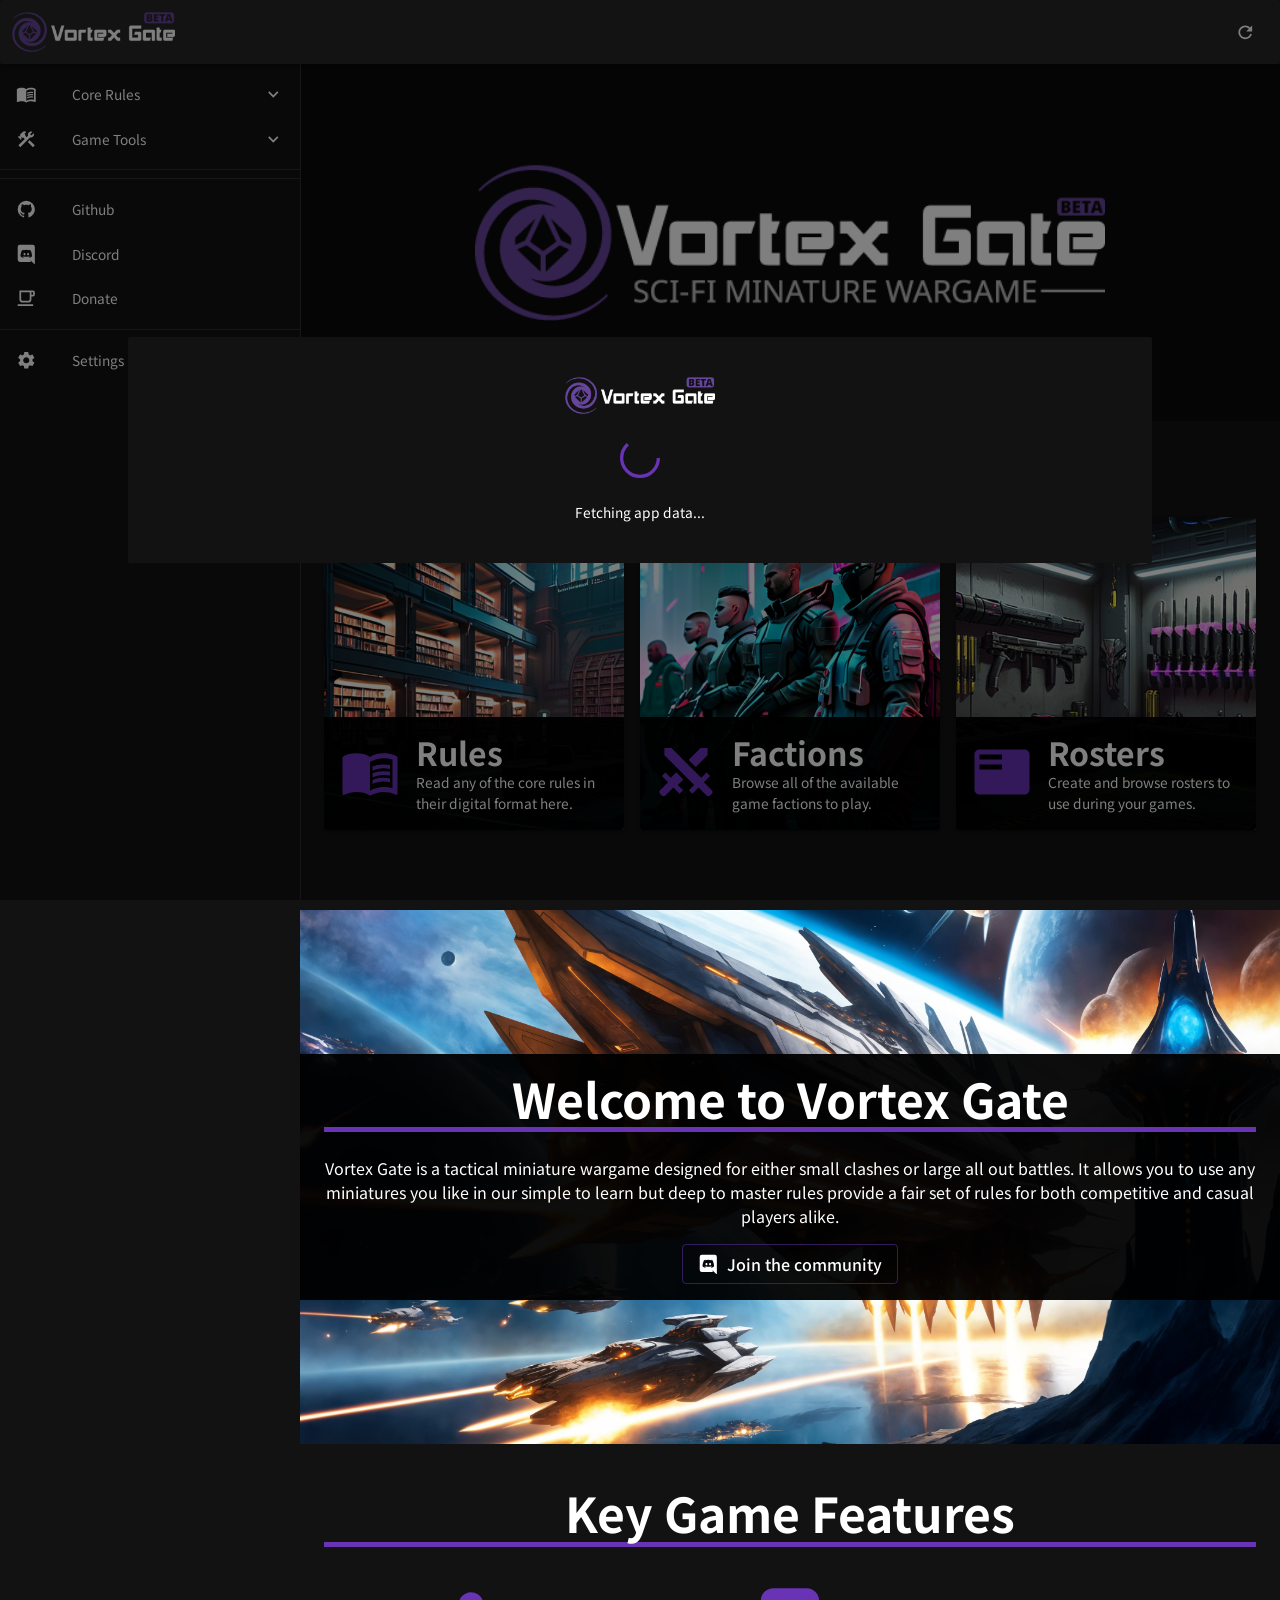
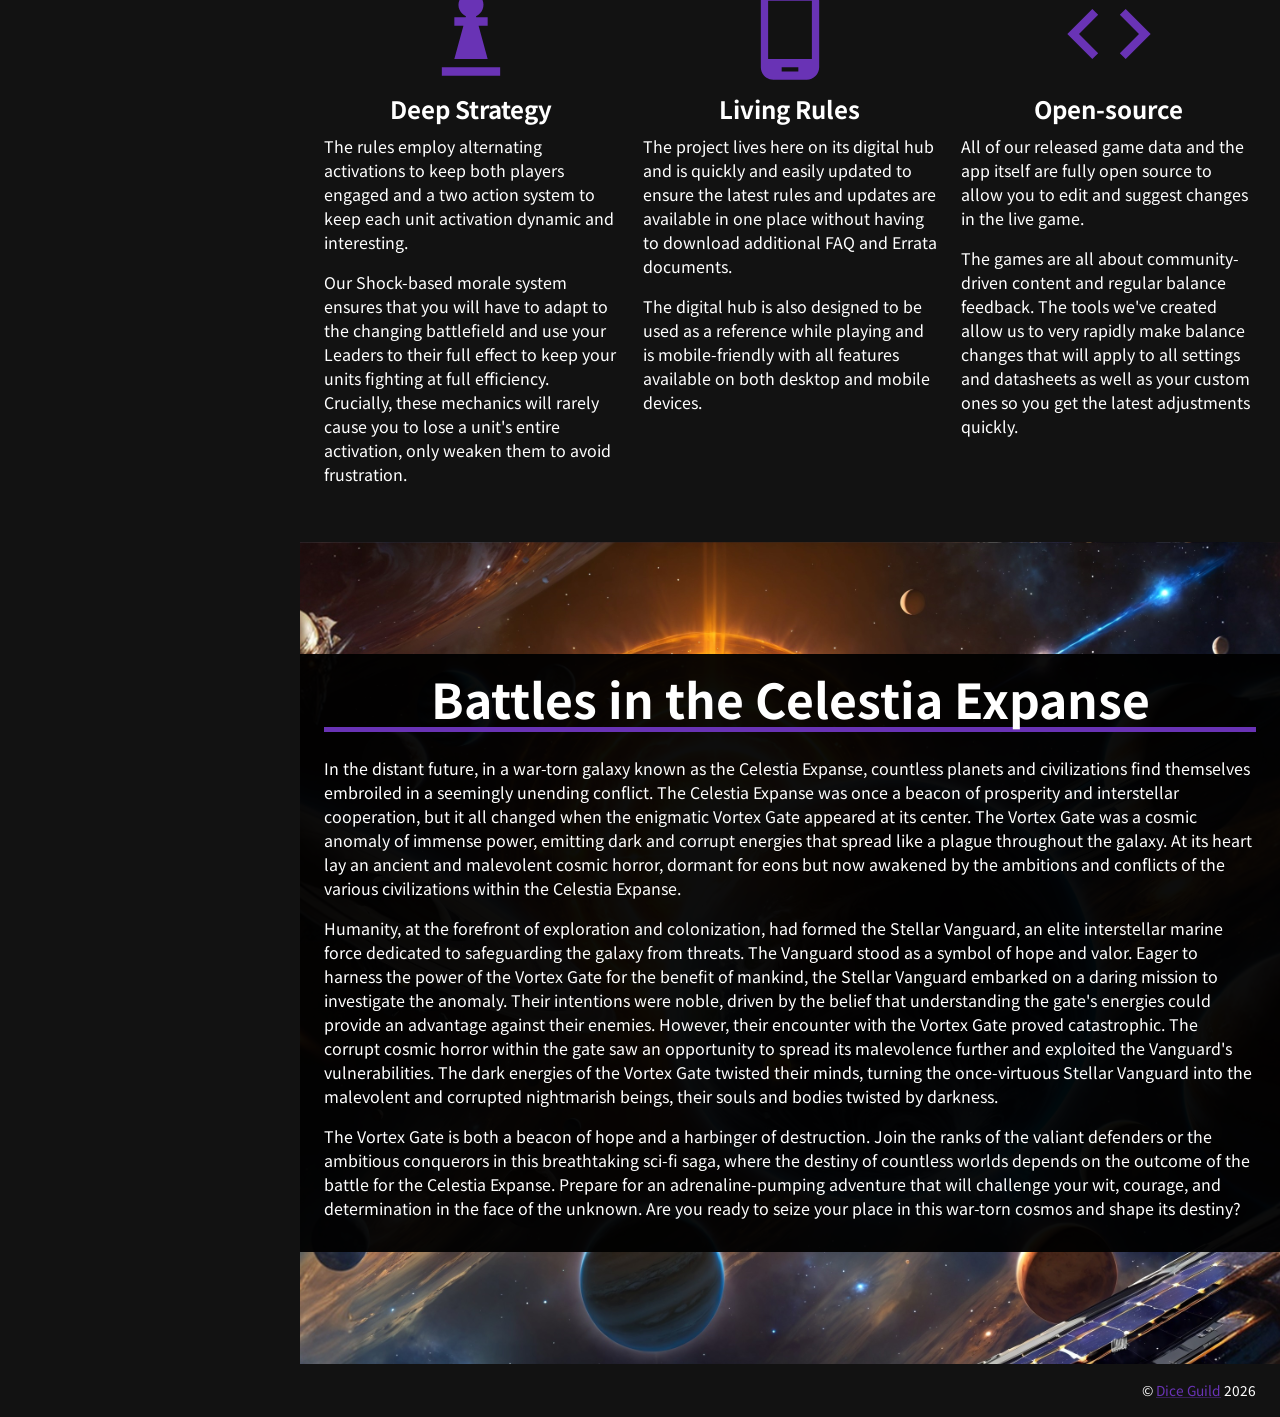
==== commit 6bd863b3: "Deploying to gh-pages from @ dice-guild/vortex-gate@867adc039d85f3443b827d12b876456c0342e673 🚀" ====
--- a/index.html
+++ b/index.html
@@ -1 +1 @@
-<!doctype html><html lang="en"><head><meta charset="utf-8"/><link rel="icon" href="/favicon.ico"/><meta name="viewport" content="width=device-width,initial-scale=1"/><meta name="theme-color" content="#000000"/><meta name="description" content="Vortex Gate - Sci-fi Miniature Wargame"/><link rel="apple-touch-icon" href="/logo192.png"/><link rel="stylesheet" href="https://fonts.googleapis.com/css?family=Roboto:300,400,500,700&display=swap"/><link rel="preconnect" href="https://fonts.googleapis.com"><link rel="preconnect" href="https://fonts.gstatic.com" crossorigin><link href="https://fonts.googleapis.com/css2?family=Noto+Sans+JP:wght@100;300;400;500;700;900&display=swap" rel="stylesheet"><link rel="manifest" href="/manifest.json"/><title>Vortex Gate</title><script defer="defer" src="/static/js/main.4283c2d3.js"></script><link href="/static/css/main.327fa2a7.css" rel="stylesheet"></head><body><noscript>You need to enable JavaScript to run this app.</noscript><div id="root"></div></body></html>+<!doctype html><html lang="en"><head><meta charset="utf-8"/><link rel="icon" href="/favicon.ico"/><meta name="viewport" content="width=device-width,initial-scale=1"/><meta name="theme-color" content="#000000"/><meta name="description" content="Vortex Gate - Sci-fi Miniature Wargame"/><link rel="apple-touch-icon" href="/logo192.png"/><link rel="stylesheet" href="https://fonts.googleapis.com/css?family=Roboto:300,400,500,700&display=swap"/><link rel="preconnect" href="https://fonts.googleapis.com"><link rel="preconnect" href="https://fonts.gstatic.com" crossorigin><link href="https://fonts.googleapis.com/css2?family=Noto+Sans+JP:wght@100;300;400;500;700;900&display=swap" rel="stylesheet"><link rel="manifest" href="/manifest.json"/><title>Vortex Gate</title><script defer="defer" src="/static/js/main.a8232e82.js"></script><link href="/static/css/main.327fa2a7.css" rel="stylesheet"></head><body><noscript>You need to enable JavaScript to run this app.</noscript><div id="root"></div></body></html>
